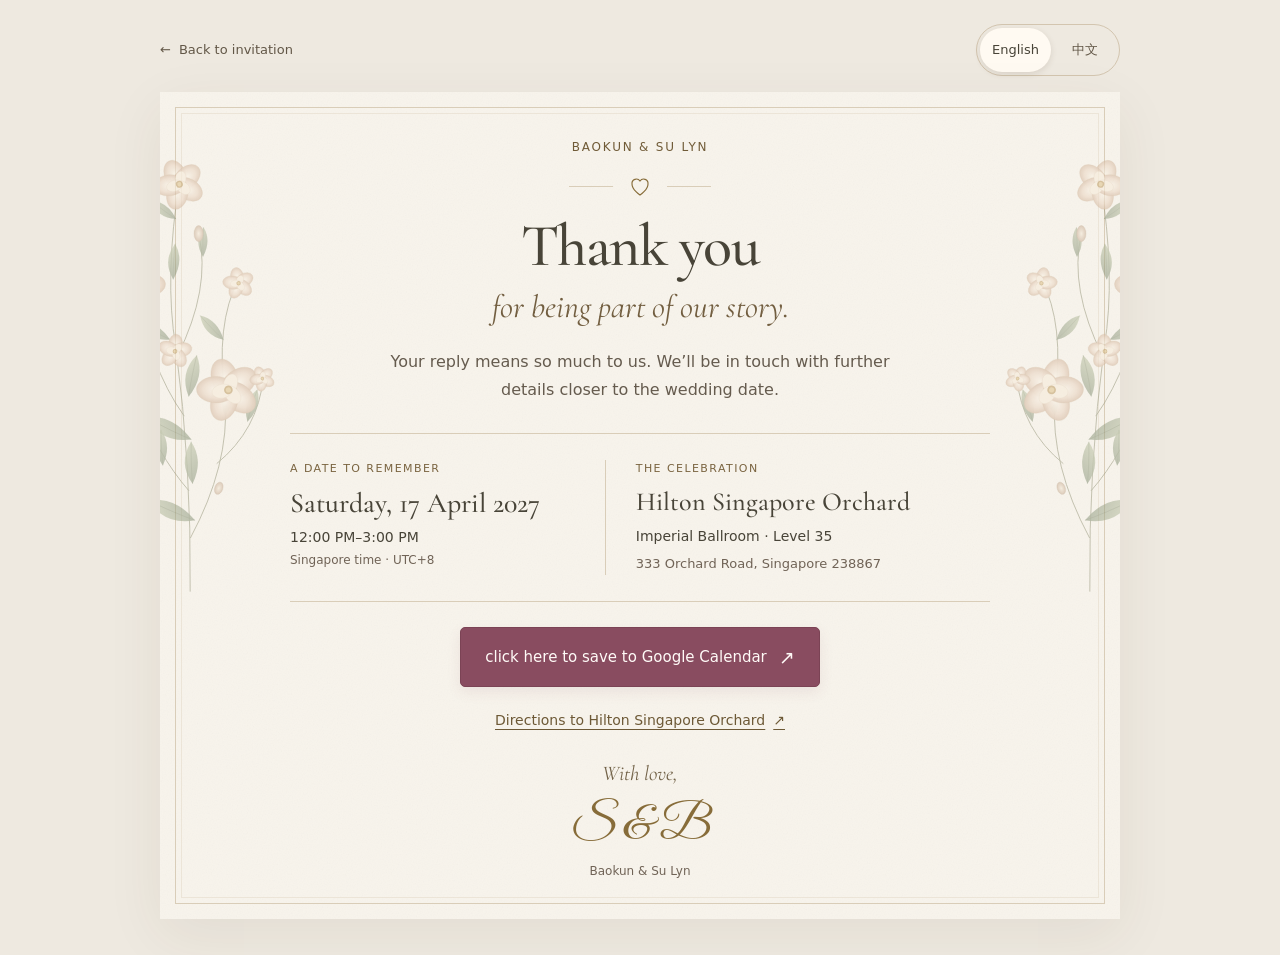
==== thanks/index.html @ 569b5430 "Add elegant bilingual RSVP thank-you page Create /invite/thanks/ with English/Chinese switching, a c" ====
<!doctype html>
<html lang="en">
<head>
  <meta charset="utf-8">
  <meta name="viewport" content="width=device-width, initial-scale=1">
  <meta name="theme-color" content="#f8f4ec">
  <meta name="robots" content="noindex">
  <meta name="description" content="With love from Baokun and Su Lyn. Save our wedding date and find Hilton Singapore Orchard.">
  <title>With love | Baokun &amp; Su Lyn</title>
  <link rel="icon" href="../assets/monogram.svg" type="image/svg+xml">
  <link rel="stylesheet" href="../assets/fonts.css">
  <style>
    :root{color-scheme:light;--paper:#f8f4ec;--ink:#484438;--muted:#706356;--gold:#876c39;--line:#d9cdb8;--rose:#894c60;--serif:'Cormorant Garamond',Georgia,'Times New Roman',serif}
    *{box-sizing:border-box}
    [hidden]{display:none!important}
    body{margin:0;padding:24px 24px 36px;color:var(--ink);background:#eee9e0;font:16px/1.65 system-ui,-apple-system,BlinkMacSystemFont,'Segoe UI',sans-serif}
    button,a{-webkit-tap-highlight-color:transparent}
    a{color:var(--rose);text-underline-offset:4px}
    a:focus-visible,button:focus-visible{outline:3px solid #634a22;outline-offset:5px}
    .topbar{max-width:960px;margin:0 auto 16px;display:flex;justify-content:space-between;align-items:center;gap:14px}
    .return-link{display:inline-flex;align-items:center;min-height:44px;font-size:13px;color:#625747;text-decoration:none;gap:8px}
    .return-link:hover{text-decoration:underline}
    .language{display:flex;gap:3px;padding:3px;border:1px solid #d3c5af;border-radius:30px}
    .language button{min-height:44px;min-width:62px;border:0;border-radius:24px;background:transparent;color:#625747;font:inherit;font-size:13px;cursor:pointer;padding:7px 12px}
    .language button[aria-pressed="true"]{background:#fffaf2;color:var(--ink);box-shadow:0 2px 6px #4c3a2020}
    .paper{position:relative;isolation:isolate;max-width:960px;margin:auto;background:var(--paper);box-shadow:0 16px 55px #47372012;padding:46px 72px 38px;text-align:center;overflow:hidden;animation:arrive .65s ease-out}
    .paper:before{content:'';position:absolute;inset:0;background:url('../assets/paper.svg');opacity:.17;z-index:-2;pointer-events:none}
    .border{position:absolute;inset:15px;border:1px solid var(--line);z-index:-1;pointer-events:none}
    .border:after{content:'';position:absolute;inset:5px;border:1px solid #d9cdb860}
    .floral{position:absolute;z-index:-1;pointer-events:none;user-select:none;width:155px;height:auto;top:50px;left:-43px;opacity:.6;transform:rotate(-12deg)}
    .floral-right{left:auto;right:-43px;transform:scaleX(-1) rotate(-12deg)}
    .couple{margin:0 0 17px;color:#705b37;font-size:12px;letter-spacing:.15em;text-transform:uppercase}
    .ornament{display:flex;align-items:center;justify-content:center;gap:15px;color:var(--gold);margin-bottom:17px}
    .ornament:before,.ornament:after{content:'';width:44px;height:1px;background:var(--line)}
    .ornament svg{width:24px;height:24px}
    h1{font:500 clamp(46px,5.4vw,60px)/1.02 var(--serif);letter-spacing:-.025em;margin:0}
    .subtitle{font:italic 400 clamp(25px,3vw,32px)/1.2 var(--serif);color:#725e40;margin:11px 0 22px}
    .message{max-width:540px;margin:0 auto;color:#655b4e;font-size:16px;line-height:1.7;text-wrap:pretty}
    .details{display:grid;grid-template-columns:.85fr 1.15fr;gap:30px;max-width:700px;margin:30px auto 25px;padding:26px 0;border-block:1px solid var(--line);text-align:left}
    .detail{min-width:0}
    .detail+.detail{padding-left:30px;border-left:1px solid var(--line)}
    .eyebrow{margin:0 0 9px;font-size:11px;letter-spacing:.13em;text-transform:uppercase;color:#7a6440}
    .date{margin:0;font:500 28px/1.15 var(--serif)}
    .time,.ballroom{margin:7px 0 0;font-size:14px}
    .timezone{color:var(--muted);font-size:12px;margin:2px 0 0}
    .hotel{display:inline-block;font:500 26px/1.15 var(--serif);color:var(--ink);text-decoration:none}
    .hotel:hover{text-decoration:underline}
    address{font-style:normal;font-size:13px;color:var(--muted);margin-top:5px}
    .actions{display:flex;flex-direction:column;align-items:center;gap:11px}
    .calendar-link{display:inline-flex;justify-content:center;align-items:center;gap:12px;padding:15px 24px;min-height:52px;max-width:100%;color:#fffaf7;background:var(--rose);border:1px solid #7b4355;text-decoration:none;font-size:15px;font-weight:500;line-height:1.5;border-radius:5px;box-shadow:0 5px 14px #894c6019;transition:background .18s}
    .calendar-link:hover{background:#743f51}
    .external{flex:none;font-size:19px}
    .directions{display:inline-flex;align-items:center;gap:8px;min-height:44px;padding:8px 12px;font-size:14px;color:#6d5936}
    footer{margin-top:18px}
    .with-love{font:italic 400 21px/1.3 var(--serif);margin:0 0 2px;color:#726248}
    .signature{display:block;font:400 48px/1.5 'Great Vibes',var(--serif);color:var(--gold);padding:0 8px}
    .names{font-size:12px;color:var(--muted);margin:0}
    .noscript{font-size:14px;margin-top:20px}
    html[lang="zh-Hans"] h1{font-family:Georgia,'Songti SC','Noto Serif CJK SC',serif;font-size:clamp(34px,4.4vw,45px);line-height:1.35;letter-spacing:.06em}
    html[lang="zh-Hans"] .subtitle{font-style:normal;font-size:21px;margin-top:10px}
    html[lang="zh-Hans"] .couple{letter-spacing:.18em}
    @keyframes arrive{from{opacity:0;transform:translateY(9px)}to{opacity:1;transform:none}}
    @media(max-width:640px){body{padding:12px 12px 22px}.topbar{margin-bottom:10px;gap:8px}.return-link{font-size:12px}.language button{min-width:54px;padding:6px 10px}.paper{padding:36px 29px 28px}.border{inset:10px}.floral{width:108px;left:-52px;top:145px;opacity:.35}.floral-right{left:auto;right:-52px}.couple{font-size:11px;margin-bottom:16px}.message{font-size:15px}.details{grid-template-columns:1fr;gap:20px;margin-top:25px;padding:23px 0;text-align:center}.detail+.detail{padding:0;border:0}.date{font-size:27px}.hotel{font-size:25px}.calendar-link{width:100%;padding:13px 15px;font-size:14px;gap:9px}.signature{font-size:44px}footer{margin-top:17px}}
    @media(prefers-reduced-motion:reduce){.paper{animation:none}.calendar-link{transition:none}}
  </style>
</head>
<body>
  <nav class="topbar" aria-label="Page controls">
    <a class="return-link" href="../"><span aria-hidden="true">←</span><span data-en="Back to invitation" data-zh="返回婚礼邀请">Back to invitation</span></a>
    <div class="language" role="group" aria-label="Language / 语言" hidden>
      <button type="button" data-language="en" aria-pressed="true" lang="en">English</button>
      <button type="button" data-language="zh" aria-pressed="false" lang="zh-Hans">中文</button>
    </div>
  </nav>
  <main class="paper">
    <div class="border" aria-hidden="true"></div>
    <img class="floral" src="../assets/floral.svg" width="270" height="780" alt="" aria-hidden="true">
    <img class="floral floral-right" src="../assets/floral.svg" width="270" height="780" alt="" aria-hidden="true">
    <p class="couple" data-en="Baokun & Su Lyn" data-zh="葆坤与舒灵">Baokun &amp; Su Lyn</p>
    <div class="ornament" aria-hidden="true"><svg viewBox="0 0 24 24" fill="none" stroke="currentColor" stroke-width="1.15"><path d="M12 20s-8-5.2-8-11.1A4.4 4.4 0 0 1 12 6a4.4 4.4 0 0 1 8 2.9C20 14.8 12 20 12 20Z"></path></svg></div>
    <h1 data-en="Thank you" data-zh="谢谢您">Thank you</h1>
    <p class="subtitle" data-en="for being part of our story." data-zh="让这份幸福，更加圆满。">for being part of our story.</p>
    <p class="message" data-en="Your reply means so much to us. We’ll be in touch with further details closer to the wedding date." data-zh="感谢您为我们的幸福时刻送上心意。婚礼临近时，我们将送上更多详情。">Your reply means so much to us. We’ll be in touch with further details closer to the wedding date.</p>
    <section class="details" aria-label="Wedding date and venue">
      <div class="detail">
        <p class="eyebrow" data-en="A date to remember" data-zh="值得珍藏的日子">A date to remember</p>
        <p class="date"><time datetime="2027-04-17" data-en="Saturday, 17 April 2027" data-zh="2027年4月17日 · 星期六">Saturday, 17 April 2027</time></p>
        <p class="time" data-en="12:00 PM–3:00 PM" data-zh="中午12点至下午3点">12:00 PM–3:00 PM</p>
        <p class="timezone" data-en="Singapore time · UTC+8" data-zh="新加坡时间 · UTC+8">Singapore time · UTC+8</p>
      </div>
      <div class="detail">
        <p class="eyebrow" data-en="The celebration" data-zh="幸福相聚的地点">The celebration</p>
        <a class="hotel" href="https://www.google.com/maps/dir/?api=1&amp;destination=Hilton+Singapore+Orchard%2C+333+Orchard+Road%2C+Singapore+238867&amp;destination_place_id=ChIJU2DzfLcZ2jER4WGAnEnqNFw" target="_blank" rel="noopener noreferrer" data-en="Hilton Singapore Orchard" data-zh="新加坡乌节希尔顿酒店">Hilton Singapore Orchard</a>
        <p class="ballroom" data-en="Imperial Ballroom · Level 35" data-zh="Imperial Ballroom · 35楼">Imperial Ballroom · Level 35</p>
        <address>333 Orchard Road, Singapore 238867</address>
      </div>
    </section>
    <div class="actions">
      <a class="calendar-link" id="calendar-link" href="https://calendar.google.com/calendar/render?action=TEMPLATE&amp;text=Baokun+%26+Su+Lyn%27s+Wedding+%40+Hilton+Singapore+Orchard+L35+12PM&amp;dates=20270417T040000Z%2F20270417T070000Z&amp;ctz=Asia%2FSingapore&amp;stz=Asia%2FSingapore&amp;etz=Asia%2FSingapore&amp;location=Imperial+Ballroom%2C+Level+35%2C+Hilton+Singapore+Orchard%2C+333+Orchard+Road%2C+Singapore+238867&amp;details=Join+us+to+celebrate+Baokun+%26+Su+Lyn%27s+wedding.%0A%0ASaturday%2C+17+April+2027%2C+12%3A00+PM%E2%80%933%3A00+PM+%28Asia%2FSingapore%2C+UTC%2B8%29.%0AImperial+Ballroom%2C+Level+35%2C+Hilton+Singapore+Orchard%0A333+Orchard+Road%2C+Singapore+238867%0A%0AHilton+Singapore+Orchard+%E2%80%94+Google+Maps+directions%3A%0Ahttps%3A%2F%2Fwww.google.com%2Fmaps%2Fdir%2F%3Fapi%3D1%26destination%3DHilton%2BSingapore%2BOrchard%252C%2B333%2BOrchard%2BRoad%252C%2BSingapore%2B238867%26destination_place_id%3DChIJU2DzfLcZ2jER4WGAnEnqNFw%0A%0AOfficial+hotel+website%3A%0Ahttps%3A%2F%2Fwww.hilton.com%2Fen%2Fhotels%2Fsinorhi-hilton-singapore-orchard%2F%0A%0AWedding+invitation%3A%0Ahttps%3A%2F%2Fsulbao4eva.github.io%2Finvite%2F%0A%0AFurther+details+will+be+sent+closer+to+the+wedding+date." target="_blank" rel="noopener noreferrer"><span data-en="click here to save to Google Calendar" data-zh="点击此处添加至 Google 日历">click here to save to Google Calendar</span><span class="external" aria-hidden="true">↗</span></a>
      <a class="directions" href="https://www.google.com/maps/dir/?api=1&amp;destination=Hilton+Singapore+Orchard%2C+333+Orchard+Road%2C+Singapore+238867&amp;destination_place_id=ChIJU2DzfLcZ2jER4WGAnEnqNFw" target="_blank" rel="noopener noreferrer"><span data-en="Directions to Hilton Singapore Orchard" data-zh="查看酒店路线">Directions to Hilton Singapore Orchard</span><span aria-hidden="true">↗</span></a>
    </div>
    <footer>
      <p class="with-love" data-en="With love," data-zh="满怀爱与期待，">With love,</p>
      <span class="signature" aria-label="S and B">S &amp; B</span>
      <p class="names" data-en="Baokun & Su Lyn" data-zh="葆坤与舒灵">Baokun &amp; Su Lyn</p>
    </footer>
    <noscript><p class="noscript" lang="zh-Hans">感谢您的回复。婚礼临近时，我们将送上更多详情。点击上方按钮保存婚礼日期，或查看酒店路线。</p></noscript>
  </main>
  <script>
    (() => {
      'use strict';
      const controls = document.querySelector('.language');
      const buttons = controls.querySelectorAll('[data-language]');
      const url = new URL(window.location.href);
      function setLanguage(language) {
        const chinese = language === 'zh';
        document.documentElement.lang = chinese ? 'zh-Hans' : 'en';
        document.title = chinese ? '满怀爱与期待 | 葆坤与舒灵' : 'With love | Baokun & Su Lyn';
        document.querySelectorAll('[data-en][data-zh]').forEach(element => {
          element.textContent = chinese ? element.dataset.zh : element.dataset.en;
        });
        buttons.forEach(button => button.setAttribute('aria-pressed', String(button.dataset.language === language)));
      }
      const requested = url.searchParams.get('lang');
      setLanguage(requested === 'zh' || (!requested && navigator.language.toLowerCase().startsWith('zh')) ? 'zh' : 'en');
      controls.hidden = false;
      buttons.forEach(button => button.addEventListener('click', () => {
        setLanguage(button.dataset.language);
        url.searchParams.set('lang', button.dataset.language);
        history.replaceState(null, '', url);
      }));
    })();
  </script>
</body>
</html>
---- assets/fonts.css ----
@font-face {
  font-family: 'Cormorant Garamond';
  font-style: italic;
  font-weight: 400;
  font-display: swap;
  src: url(./cormorant-0.woff2) format('woff2');
}
@font-face {
  font-family: 'Cormorant Garamond';
  font-style: normal;
  font-weight: 400;
  font-display: swap;
  src: url(./cormorant-1.woff2) format('woff2');
}
@font-face {
  font-family: 'Cormorant Garamond';
  font-style: normal;
  font-weight: 500;
  font-display: swap;
  src: url(./cormorant-2.woff2) format('woff2');
}
@font-face {
  font-family: 'Great Vibes';
  font-style: normal;
  font-weight: 400;
  font-display: swap;
  src: url(./great-vibes-monogram.ttf) format('truetype');
}
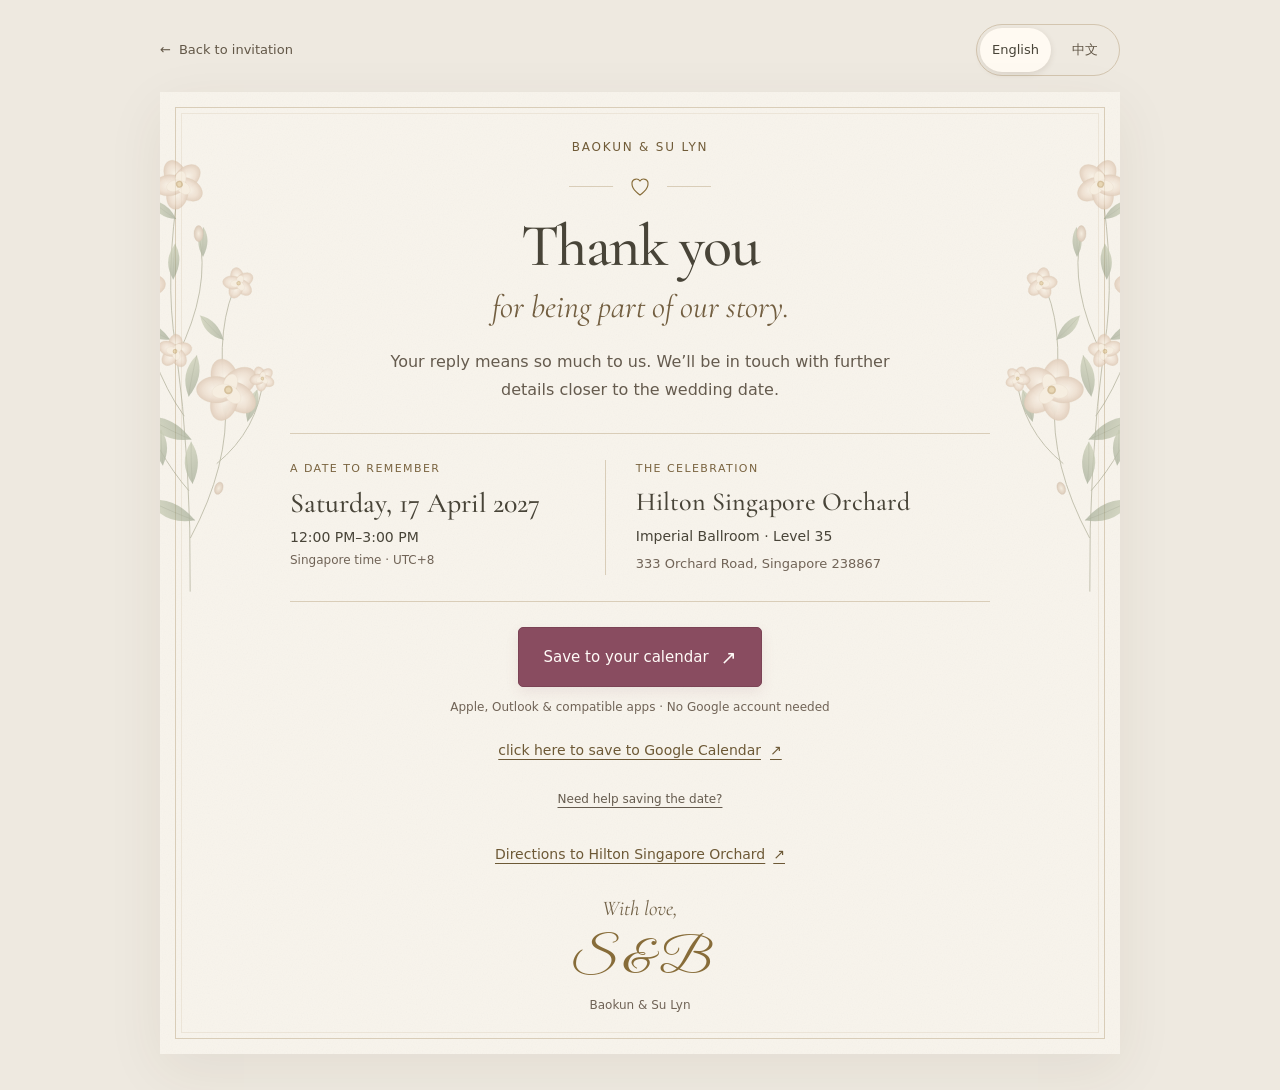
==== commit 3bde6f7b: "Make thank-you calendar saving work without a Google account" ====
--- a/thanks/index.html
+++ b/thanks/index.html
@@ -16,7 +16,7 @@
     body{margin:0;padding:24px 24px 36px;color:var(--ink);background:#eee9e0;font:16px/1.65 system-ui,-apple-system,BlinkMacSystemFont,'Segoe UI',sans-serif}
     button,a{-webkit-tap-highlight-color:transparent}
     a{color:var(--rose);text-underline-offset:4px}
-    a:focus-visible,button:focus-visible{outline:3px solid #634a22;outline-offset:5px}
+    a:focus-visible,button:focus-visible,summary:focus-visible,textarea:focus-visible{outline:3px solid #634a22;outline-offset:5px}
     .topbar{max-width:960px;margin:0 auto 16px;display:flex;justify-content:space-between;align-items:center;gap:14px}
     .return-link{display:inline-flex;align-items:center;min-height:44px;font-size:13px;color:#625747;text-decoration:none;gap:8px}
     .return-link:hover{text-decoration:underline}
@@ -49,6 +49,20 @@
     .actions{display:flex;flex-direction:column;align-items:center;gap:11px}
     .calendar-link{display:inline-flex;justify-content:center;align-items:center;gap:12px;padding:15px 24px;min-height:52px;max-width:100%;color:#fffaf7;background:var(--rose);border:1px solid #7b4355;text-decoration:none;font-size:15px;font-weight:500;line-height:1.5;border-radius:5px;box-shadow:0 5px 14px #894c6019;transition:background .18s}
     .calendar-link:hover{background:#743f51}
+    .calendar-hint{margin:0;font-size:12px;line-height:1.6;color:var(--muted)}
+    .calendar-secondary{display:inline-flex;align-items:center;justify-content:center;gap:9px;min-height:44px;max-width:100%;padding:9px 12px;font-size:14px;line-height:1.5;color:#6d5936;text-underline-offset:4px}
+    .calendar-help{width:100%;max-width:500px;text-align:left;color:#655b4e;margin:-6px 0 0}
+    .calendar-help summary{display:flex;align-items:center;justify-content:center;min-height:44px;padding:9px 8px;font-size:12px;list-style:none;cursor:pointer;text-decoration:underline;text-underline-offset:4px}
+    .calendar-help summary::-webkit-details-marker{display:none}
+    .calendar-help p,.calendar-help li{font-size:12px;line-height:1.65}
+    .calendar-help ul{padding-left:18px;margin:12px 0}
+    .calendar-help li+li{margin-top:9px}
+    .calendar-download{display:inline-flex;align-items:center;min-height:44px;padding:8px 0;color:#6d5936;font-size:12px}
+    .calendar-help label{display:block;font-size:12px;margin:14px 0 6px}
+    .calendar-help textarea{display:block;width:100%;max-width:100%;min-height:160px;resize:vertical;padding:12px;border:1px solid var(--line);border-radius:3px;background:#fffdf8;color:var(--ink);font:12px/1.6 system-ui;white-space:pre-wrap;overflow-wrap:anywhere}
+    .calendar-copy{min-height:44px;margin-top:9px;padding:9px 13px;border:1px solid #a18b65;background:#fffdf8;color:#655738;font:12px/1.5 system-ui;cursor:pointer}
+    .calendar-copy:disabled{cursor:wait;opacity:.7}
+    [data-calendar-status]:empty{display:none}
     .external{flex:none;font-size:19px}
     .directions{display:inline-flex;align-items:center;gap:8px;min-height:44px;padding:8px 12px;font-size:14px;color:#6d5936}
     footer{margin-top:18px}
@@ -96,7 +110,31 @@
       </div>
     </section>
     <div class="actions">
-      <a class="calendar-link" id="calendar-link" href="https://calendar.google.com/calendar/render?action=TEMPLATE&amp;text=Baokun+%26+Su+Lyn%27s+Wedding+%40+Hilton+Singapore+Orchard+L35+12PM&amp;dates=20270417T040000Z%2F20270417T070000Z&amp;ctz=Asia%2FSingapore&amp;stz=Asia%2FSingapore&amp;etz=Asia%2FSingapore&amp;location=Imperial+Ballroom%2C+Level+35%2C+Hilton+Singapore+Orchard%2C+333+Orchard+Road%2C+Singapore+238867&amp;details=Join+us+to+celebrate+Baokun+%26+Su+Lyn%27s+wedding.%0A%0ASaturday%2C+17+April+2027%2C+12%3A00+PM%E2%80%933%3A00+PM+%28Asia%2FSingapore%2C+UTC%2B8%29.%0AImperial+Ballroom%2C+Level+35%2C+Hilton+Singapore+Orchard%0A333+Orchard+Road%2C+Singapore+238867%0A%0AHilton+Singapore+Orchard+%E2%80%94+Google+Maps+directions%3A%0Ahttps%3A%2F%2Fwww.google.com%2Fmaps%2Fdir%2F%3Fapi%3D1%26destination%3DHilton%2BSingapore%2BOrchard%252C%2B333%2BOrchard%2BRoad%252C%2BSingapore%2B238867%26destination_place_id%3DChIJU2DzfLcZ2jER4WGAnEnqNFw%0A%0AOfficial+hotel+website%3A%0Ahttps%3A%2F%2Fwww.hilton.com%2Fen%2Fhotels%2Fsinorhi-hilton-singapore-orchard%2F%0A%0AWedding+invitation%3A%0Ahttps%3A%2F%2Fsulbao4eva.github.io%2Finvite%2F%0A%0AFurther+details+will+be+sent+closer+to+the+wedding+date." target="_blank" rel="noopener noreferrer"><span data-en="click here to save to Google Calendar" data-zh="点击此处添加至 Google 日历">click here to save to Google Calendar</span><span class="external" aria-hidden="true">↗</span></a>
+      <a class="calendar-link calendar-file-link" href="../assets/bao-sul-wedding.ics?v=20261007-universal" type="text/calendar"><span data-en="Save to your calendar" data-zh="保存至您的日历">Save to your calendar</span><span class="external" aria-hidden="true">↗</span></a>
+      <p class="calendar-hint" data-en="Apple, Outlook &amp; compatible apps · No Google account needed" data-zh="Apple、Outlook 及兼容日历应用 · 无需 Google 账号">Apple, Outlook &amp; compatible apps · No Google account needed</p>
+      <a class="calendar-secondary google-calendar-link" id="calendar-link" href="https://calendar.google.com/calendar/render?action=TEMPLATE&amp;text=Baokun+%26+Su+Lyn%27s+Wedding+%40+Hilton+Singapore+Orchard+L35+12PM&amp;dates=20270417T040000Z%2F20270417T070000Z&amp;ctz=Asia%2FSingapore&amp;stz=Asia%2FSingapore&amp;etz=Asia%2FSingapore&amp;location=Imperial+Ballroom%2C+Level+35%2C+Hilton+Singapore+Orchard%2C+333+Orchard+Road%2C+Singapore+238867&amp;details=You%27re+warmly+invited+to+celebrate+Baokun+%26+Su+Lyn%27s+wedding%21%0A%0ASaturday%2C+17+April+2027%0A12%3A00+PM%E2%80%933%3A00+PM+%28Asia%2FSingapore%2C+UTC%2B8%29%0AImperial+Ballroom%2C+Level+35%2C+Hilton+Singapore+Orchard%2C+333+Orchard+Road%2C+Singapore+238867%0A%0AWedding+invitation%3A+https%3A%2F%2Fsulbao4eva.github.io%2Finvite%2F%0AOfficial+hotel+website%3A+https%3A%2F%2Fwww.hilton.com%2Fen%2Fhotels%2Fsinorhi-hilton-singapore-orchard%2F%0AGoogle+Maps+directions%3A+https%3A%2F%2Fwww.google.com%2Fmaps%2Fdir%2F%3Fapi%3D1%26destination%3DHilton%2BSingapore%2BOrchard%252C%2B333%2BOrchard%2BRoad%252C%2BSingapore%2B238867%26destination_place_id%3DChIJU2DzfLcZ2jER4WGAnEnqNFw%0A%0AFurther+details+will+be+sent+closer+to+the+wedding+date." target="_blank" rel="noopener noreferrer"><span data-en="click here to save to Google Calendar" data-zh="点击此处添加至 Google 日历">click here to save to Google Calendar</span><span aria-hidden="true">↗</span></a>
+      <details class="calendar-help">
+        <summary><span data-en="Need help saving the date?" data-zh="需要帮助保存婚礼日期？">Need help saving the date?</span></summary>
+        <a class="calendar-download" href="../assets/bao-sul-wedding.ics?v=20261007-universal" download="baokun-su-lyn-wedding.ics" type="text/calendar"><span data-en="Download calendar file (.ics)" data-zh="下载日历文件（.ics）">Download calendar file (.ics)</span> <span aria-hidden="true">↓</span></a>
+        <p data-en="Open or import the file into your preferred calendar, then confirm Save or Add." data-zh="请在您常用的日历中打开或导入文件，然后确认“保存”或“添加”。">Open or import the file into your preferred calendar, then confirm Save or Add.</p>
+        <ul>
+          <li><span data-en="iPhone / iPad: If the file only previews, open it as an attachment in Apple Mail, or copy the details below into a new event." data-zh="iPhone / iPad：若文件只能预览，可在 Apple 邮件中打开附件，或将下方详情复制至新的日历活动。">iPhone / iPad: If the file only previews, open it as an attachment in Apple Mail, or copy the details below into a new event.</span></li>
+          <li><span data-en="Android: Open the downloaded file with a compatible calendar app. If your app cannot import it, copy the details below into a new event." data-zh="Android：使用支持 .ics 的日历应用打开下载的文件。若无法导入，请将下方详情复制至新的日历活动。">Android: Open the downloaded file with a compatible calendar app. If your app cannot import it, copy the details below into a new event.</span></li>
+          <li><span data-en="Computer: In Apple Calendar choose File → Import. In Outlook use its calendar import or Upload from file option." data-zh="电脑：在 Apple 日历中选择“文件 → 导入”；在 Outlook 中使用日历导入或“从文件上传”选项。">Computer: In Apple Calendar choose File → Import. In Outlook use its calendar import or Upload from file option.</span></li>
+        </ul>
+        <p data-en="Using an in-app browser? Open this page in Safari, Chrome or your usual browser if the download does not start." data-zh="若在应用内浏览器中无法下载，请使用 Safari、Chrome 或您常用的浏览器打开此页面。">Using an in-app browser? Open this page in Safari, Chrome or your usual browser if the download does not start.</p>
+        <label for="manual-calendar-details"><span data-en="Wedding details for a new calendar event" data-zh="新建日历活动时可使用以下婚礼详情">Wedding details for a new calendar event</span></label>
+        <textarea id="manual-calendar-details" rows="7" readonly spellcheck="false" wrap="soft">Baokun &amp; Su Lyn's Wedding @ Hilton Singapore Orchard L35 12PM
+Saturday, 17 April 2027
+12:00 PM–3:00 PM Singapore time (UTC+8)
+Imperial Ballroom, Level 35, Hilton Singapore Orchard, 333 Orchard Road, Singapore 238867
+
+Directions: https://www.google.com/maps/dir/?api=1&amp;destination=Hilton+Singapore+Orchard%2C+333+Orchard+Road%2C+Singapore+238867&amp;destination_place_id=ChIJU2DzfLcZ2jER4WGAnEnqNFw
+Invitation: https://sulbao4eva.github.io/invite/
+Hotel: https://www.hilton.com/en/hotels/sinorhi-hilton-singapore-orchard/</textarea>
+        <button class="calendar-copy" type="button" data-calendar-copy hidden><span data-en="Copy wedding details" data-zh="复制婚礼详情">Copy wedding details</span></button>
+        <p data-calendar-status role="status" aria-live="polite" aria-atomic="true"></p>
+      </details>
       <a class="directions" href="https://www.google.com/maps/dir/?api=1&amp;destination=Hilton+Singapore+Orchard%2C+333+Orchard+Road%2C+Singapore+238867&amp;destination_place_id=ChIJU2DzfLcZ2jER4WGAnEnqNFw" target="_blank" rel="noopener noreferrer"><span data-en="Directions to Hilton Singapore Orchard" data-zh="查看酒店路线">Directions to Hilton Singapore Orchard</span><span aria-hidden="true">↗</span></a>
     </div>
     <footer>
@@ -106,6 +144,7 @@
     </footer>
     <noscript><p class="noscript" lang="zh-Hans">感谢您的回复。婚礼临近时，我们将送上更多详情。点击上方按钮保存婚礼日期，或查看酒店路线。</p></noscript>
   </main>
+  <script src="../assets/calendar.js?v=20261007-universal" defer></script>
   <script>
     (() => {
       'use strict';
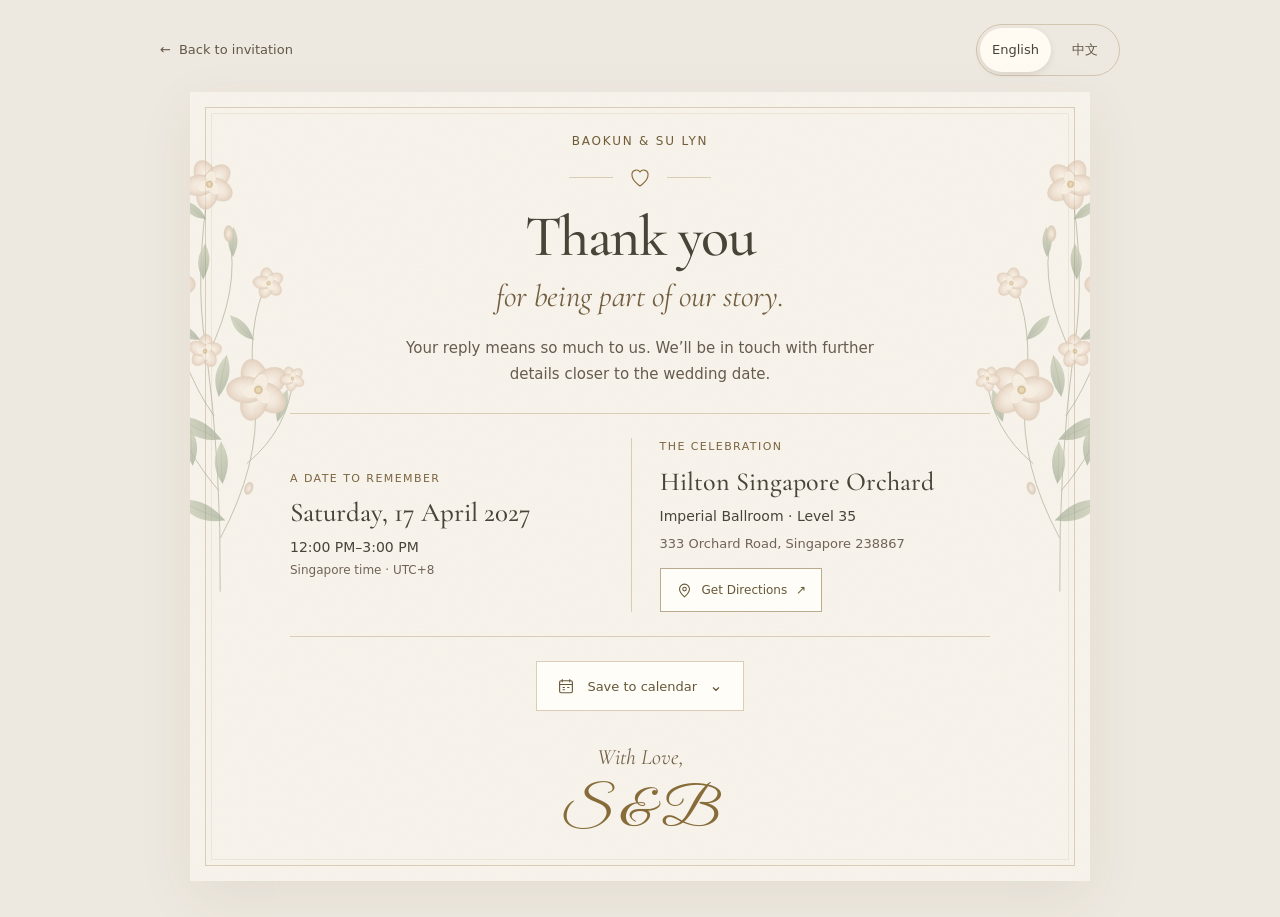
==== commit 134b4eb1: "Refine thank-you page calendar, venue button and closing" ====
--- a/thanks/index.html
+++ b/thanks/index.html
@@ -23,35 +23,43 @@
     .language{display:flex;gap:3px;padding:3px;border:1px solid #d3c5af;border-radius:30px}
     .language button{min-height:44px;min-width:62px;border:0;border-radius:24px;background:transparent;color:#625747;font:inherit;font-size:13px;cursor:pointer;padding:7px 12px}
     .language button[aria-pressed="true"]{background:#fffaf2;color:var(--ink);box-shadow:0 2px 6px #4c3a2020}
-    .paper{position:relative;isolation:isolate;max-width:960px;margin:auto;background:var(--paper);box-shadow:0 16px 55px #47372012;padding:46px 72px 38px;text-align:center;overflow:hidden;animation:arrive .65s ease-out}
+    .paper{position:relative;isolation:isolate;max-width:900px;margin:auto;background:var(--paper);box-shadow:0 16px 55px #47372012;padding:40px 64px 34px;text-align:center;overflow:hidden;animation:arrive .65s ease-out}
     .paper:before{content:'';position:absolute;inset:0;background:url('../assets/paper.svg');opacity:.17;z-index:-2;pointer-events:none}
     .border{position:absolute;inset:15px;border:1px solid var(--line);z-index:-1;pointer-events:none}
     .border:after{content:'';position:absolute;inset:5px;border:1px solid #d9cdb860}
     .floral{position:absolute;z-index:-1;pointer-events:none;user-select:none;width:155px;height:auto;top:50px;left:-43px;opacity:.6;transform:rotate(-12deg)}
     .floral-right{left:auto;right:-43px;transform:scaleX(-1) rotate(-12deg)}
-    .couple{margin:0 0 17px;color:#705b37;font-size:12px;letter-spacing:.15em;text-transform:uppercase}
+    .couple{margin:0 0 14px;color:#705b37;font-size:12px;letter-spacing:.15em;text-transform:uppercase}
     .ornament{display:flex;align-items:center;justify-content:center;gap:15px;color:var(--gold);margin-bottom:17px}
     .ornament:before,.ornament:after{content:'';width:44px;height:1px;background:var(--line)}
     .ornament svg{width:24px;height:24px}
-    h1{font:500 clamp(46px,5.4vw,60px)/1.02 var(--serif);letter-spacing:-.025em;margin:0}
-    .subtitle{font:italic 400 clamp(25px,3vw,32px)/1.2 var(--serif);color:#725e40;margin:11px 0 22px}
-    .message{max-width:540px;margin:0 auto;color:#655b4e;font-size:16px;line-height:1.7;text-wrap:pretty}
-    .details{display:grid;grid-template-columns:.85fr 1.15fr;gap:30px;max-width:700px;margin:30px auto 25px;padding:26px 0;border-block:1px solid var(--line);text-align:left}
+    h1{font:500 clamp(44px,5.4vw,58px)/1.05 var(--serif);letter-spacing:-.025em;margin:0}
+    .subtitle{font:italic 400 clamp(25px,3vw,31px)/1.2 var(--serif);color:#725e40;margin:10px 0 20px}
+    .message{max-width:510px;margin:0 auto;color:#655b4e;font-size:15px;line-height:1.75;text-wrap:pretty}
+    .details{display:grid;grid-template-columns:1fr 1.15fr;align-items:center;gap:28px;max-width:700px;margin:26px auto 24px;padding:24px 0;border-block:1px solid var(--line);text-align:left}
     .detail{min-width:0}
-    .detail+.detail{padding-left:30px;border-left:1px solid var(--line)}
+    .detail+.detail{padding-left:28px;border-left:1px solid var(--line)}
     .eyebrow{margin:0 0 9px;font-size:11px;letter-spacing:.13em;text-transform:uppercase;color:#7a6440}
-    .date{margin:0;font:500 28px/1.15 var(--serif)}
+    .date{margin:0;font:500 27px/1.2 var(--serif);text-wrap:balance}
     .time,.ballroom{margin:7px 0 0;font-size:14px}
     .timezone{color:var(--muted);font-size:12px;margin:2px 0 0}
-    .hotel{display:inline-block;font:500 26px/1.15 var(--serif);color:var(--ink);text-decoration:none}
+    .hotel{display:inline-block;font:500 26px/1.2 var(--serif);color:var(--ink);text-decoration:none;text-wrap:balance}
     .hotel:hover{text-decoration:underline}
     address{font-style:normal;font-size:13px;color:var(--muted);margin-top:5px}
-    .actions{display:flex;flex-direction:column;align-items:center;gap:11px}
-    .calendar-link{display:inline-flex;justify-content:center;align-items:center;gap:12px;padding:15px 24px;min-height:52px;max-width:100%;color:#fffaf7;background:var(--rose);border:1px solid #7b4355;text-decoration:none;font-size:15px;font-weight:500;line-height:1.5;border-radius:5px;box-shadow:0 5px 14px #894c6019;transition:background .18s}
-    .calendar-link:hover{background:#743f51}
-    .calendar-hint{margin:0;font-size:12px;line-height:1.6;color:var(--muted)}
-    .calendar-secondary{display:inline-flex;align-items:center;justify-content:center;gap:9px;min-height:44px;max-width:100%;padding:9px 12px;font-size:14px;line-height:1.5;color:#6d5936;text-underline-offset:4px}
-    .calendar-help{width:100%;max-width:500px;text-align:left;color:#655b4e;margin:-6px 0 0}
+    .calendar-save{width:100%;max-width:420px;margin:0 auto;font-size:13px;color:#655738}
+    .calendar-save>summary{display:inline-flex;align-items:center;justify-content:center;gap:12px;min-height:46px;max-width:100%;padding:12px 20px;border:1px solid var(--line);background:#fffdf8;color:#655738;cursor:pointer;list-style:none;line-height:1.5;transition:background .18s}
+    .calendar-save>summary:hover{background:#eee5d6}
+    .calendar-save>summary::-webkit-details-marker{display:none}
+    .calendar-icon{width:18px;height:18px;flex:none}
+    .calendar-chevron{font-size:16px;transition:transform .18s}
+    .calendar-save[open]>.calendar-toggle .calendar-chevron{transform:rotate(180deg)}
+    .calendar-options{display:grid;gap:8px;margin:12px auto 0;max-width:380px}
+    .calendar-options a{display:flex;align-items:center;justify-content:space-between;gap:12px;min-height:44px;padding:12px 15px;border:1px solid var(--line);background:#fffdf8;color:#655738;text-decoration:none;text-align:left;line-height:1.5}
+    .calendar-options a:hover{background:#eee5d6}
+    .calendar-options strong{display:block;font-weight:500}
+    .calendar-options small{display:block;font-size:11px;color:var(--muted);margin-top:3px}
+    .calendar-options .calendar-file-link{border-color:#a18b65;background:#f5efe3}
+    .calendar-help{width:100%;max-width:380px;text-align:left;color:#655b4e;margin:8px auto 0}
     .calendar-help summary{display:flex;align-items:center;justify-content:center;min-height:44px;padding:9px 8px;font-size:12px;list-style:none;cursor:pointer;text-decoration:underline;text-underline-offset:4px}
     .calendar-help summary::-webkit-details-marker{display:none}
     .calendar-help p,.calendar-help li{font-size:12px;line-height:1.65}
@@ -63,19 +71,19 @@
     .calendar-copy{min-height:44px;margin-top:9px;padding:9px 13px;border:1px solid #a18b65;background:#fffdf8;color:#655738;font:12px/1.5 system-ui;cursor:pointer}
     .calendar-copy:disabled{cursor:wait;opacity:.7}
     [data-calendar-status]:empty{display:none}
-    .external{flex:none;font-size:19px}
-    .directions{display:inline-flex;align-items:center;gap:8px;min-height:44px;padding:8px 12px;font-size:14px;color:#6d5936}
-    footer{margin-top:18px}
-    .with-love{font:italic 400 21px/1.3 var(--serif);margin:0 0 2px;color:#726248}
-    .signature{display:block;font:400 48px/1.5 'Great Vibes',var(--serif);color:var(--gold);padding:0 8px}
-    .names{font-size:12px;color:var(--muted);margin:0}
-    .noscript{font-size:14px;margin-top:20px}
+    .venue-button{display:inline-flex;align-items:center;justify-content:center;gap:9px;min-height:44px;max-width:100%;margin-top:14px;padding:9px 15px;border:1px solid #bbaa8d;background:#fffdf8;color:#655738;font-size:12px;line-height:1.5;text-decoration:none;transition:background .18s}
+    .venue-button:hover{background:#eee5d6}
+    .venue-icon{width:17px;height:17px;flex:none}
+    footer{margin-top:32px}
+    .with-love{font:italic 400 22px/1.3 var(--serif);margin:0 0 5px;color:#726248}
+    .signature{display:block;font:400 54px/1.3 'Great Vibes',var(--serif);color:var(--gold);padding:0 10px}
     html[lang="zh-Hans"] h1{font-family:Georgia,'Songti SC','Noto Serif CJK SC',serif;font-size:clamp(34px,4.4vw,45px);line-height:1.35;letter-spacing:.06em}
     html[lang="zh-Hans"] .subtitle{font-style:normal;font-size:21px;margin-top:10px}
     html[lang="zh-Hans"] .couple{letter-spacing:.18em}
     @keyframes arrive{from{opacity:0;transform:translateY(9px)}to{opacity:1;transform:none}}
-    @media(max-width:640px){body{padding:12px 12px 22px}.topbar{margin-bottom:10px;gap:8px}.return-link{font-size:12px}.language button{min-width:54px;padding:6px 10px}.paper{padding:36px 29px 28px}.border{inset:10px}.floral{width:108px;left:-52px;top:145px;opacity:.35}.floral-right{left:auto;right:-52px}.couple{font-size:11px;margin-bottom:16px}.message{font-size:15px}.details{grid-template-columns:1fr;gap:20px;margin-top:25px;padding:23px 0;text-align:center}.detail+.detail{padding:0;border:0}.date{font-size:27px}.hotel{font-size:25px}.calendar-link{width:100%;padding:13px 15px;font-size:14px;gap:9px}.signature{font-size:44px}footer{margin-top:17px}}
-    @media(prefers-reduced-motion:reduce){.paper{animation:none}.calendar-link{transition:none}}
+    @media(max-width:640px){body{padding:12px 12px 22px}.topbar{margin-bottom:10px;gap:8px}.return-link{font-size:12px}.language button{min-width:54px;padding:6px 10px}.paper{padding:34px 29px 28px}.border{inset:10px}.floral{width:108px;left:-52px;top:145px;opacity:.35}.floral-right{left:auto;right:-52px}.couple{font-size:11px;margin-bottom:14px}.message{font-size:15px}.details{grid-template-columns:1fr;gap:24px;margin:24px auto 22px;padding:23px 0;text-align:center}.detail+.detail{padding:0;border:0}.date{font-size:27px}.hotel{font-size:25px}.venue-button{margin-top:12px}.calendar-save>summary{padding:12px 18px}.signature{font-size:50px}footer{margin-top:28px}}
+    @media(max-width:360px){.paper{padding-inline:24px}.topbar{flex-wrap:wrap;row-gap:4px}.date{font-size:25px}.hotel{font-size:24px}.calendar-options a{padding:12px}}
+    @media(prefers-reduced-motion:reduce){.paper{animation:none}.calendar-save>summary,.calendar-chevron,.venue-button{transition:none}}
   </style>
 </head>
 <body>
@@ -107,12 +115,15 @@
         <a class="hotel" href="https://www.google.com/maps/dir/?api=1&amp;destination=Hilton+Singapore+Orchard%2C+333+Orchard+Road%2C+Singapore+238867&amp;destination_place_id=ChIJU2DzfLcZ2jER4WGAnEnqNFw" target="_blank" rel="noopener noreferrer" data-en="Hilton Singapore Orchard" data-zh="新加坡乌节希尔顿酒店">Hilton Singapore Orchard</a>
         <p class="ballroom" data-en="Imperial Ballroom · Level 35" data-zh="Imperial Ballroom · 35楼">Imperial Ballroom · Level 35</p>
         <address>333 Orchard Road, Singapore 238867</address>
+        <a class="venue-button" href="https://www.google.com/maps/dir/?api=1&amp;destination=Hilton+Singapore+Orchard%2C+333+Orchard+Road%2C+Singapore+238867&amp;destination_place_id=ChIJU2DzfLcZ2jER4WGAnEnqNFw" target="_blank" rel="noopener noreferrer"><svg class="venue-icon" viewBox="0 0 24 24" fill="none" stroke="currentColor" stroke-width="1.5" aria-hidden="true"><path d="M19 10c0 5-7 11-7 11S5 15 5 10a7 7 0 1 1 14 0Z"></path><circle cx="12" cy="10" r="2.5"></circle></svg><span data-en="Get Directions" data-zh="查看酒店路线">Get Directions</span><span aria-hidden="true">↗</span></a>
       </div>
     </section>
-    <div class="actions">
-      <a class="calendar-link calendar-file-link" href="../assets/bao-sul-wedding.ics?v=20261007-universal" type="text/calendar"><span data-en="Save to your calendar" data-zh="保存至您的日历">Save to your calendar</span><span class="external" aria-hidden="true">↗</span></a>
-      <p class="calendar-hint" data-en="Apple, Outlook &amp; compatible apps · No Google account needed" data-zh="Apple、Outlook 及兼容日历应用 · 无需 Google 账号">Apple, Outlook &amp; compatible apps · No Google account needed</p>
-      <a class="calendar-secondary google-calendar-link" id="calendar-link" href="https://calendar.google.com/calendar/render?action=TEMPLATE&amp;text=Baokun+%26+Su+Lyn%27s+Wedding+%40+Hilton+Singapore+Orchard+L35+12PM&amp;dates=20270417T040000Z%2F20270417T070000Z&amp;ctz=Asia%2FSingapore&amp;stz=Asia%2FSingapore&amp;etz=Asia%2FSingapore&amp;location=Imperial+Ballroom%2C+Level+35%2C+Hilton+Singapore+Orchard%2C+333+Orchard+Road%2C+Singapore+238867&amp;details=You%27re+warmly+invited+to+celebrate+Baokun+%26+Su+Lyn%27s+wedding%21%0A%0ASaturday%2C+17+April+2027%0A12%3A00+PM%E2%80%933%3A00+PM+%28Asia%2FSingapore%2C+UTC%2B8%29%0AImperial+Ballroom%2C+Level+35%2C+Hilton+Singapore+Orchard%2C+333+Orchard+Road%2C+Singapore+238867%0A%0AWedding+invitation%3A+https%3A%2F%2Fsulbao4eva.github.io%2Finvite%2F%0AOfficial+hotel+website%3A+https%3A%2F%2Fwww.hilton.com%2Fen%2Fhotels%2Fsinorhi-hilton-singapore-orchard%2F%0AGoogle+Maps+directions%3A+https%3A%2F%2Fwww.google.com%2Fmaps%2Fdir%2F%3Fapi%3D1%26destination%3DHilton%2BSingapore%2BOrchard%252C%2B333%2BOrchard%2BRoad%252C%2BSingapore%2B238867%26destination_place_id%3DChIJU2DzfLcZ2jER4WGAnEnqNFw%0A%0AFurther+details+will+be+sent+closer+to+the+wedding+date." target="_blank" rel="noopener noreferrer"><span data-en="click here to save to Google Calendar" data-zh="点击此处添加至 Google 日历">click here to save to Google Calendar</span><span aria-hidden="true">↗</span></a>
+    <details class="calendar-save">
+      <summary class="calendar-toggle"><svg class="calendar-icon" viewBox="0 0 24 24" fill="none" stroke="currentColor" stroke-width="1.5" aria-hidden="true"><rect x="3.5" y="5" width="17" height="16" rx="2"></rect><path d="M7 3v4m10-4v4M3.5 10h17m-13 4h3m3 0h3m-9 3h3"></path></svg><span data-en="Save to calendar" data-zh="保存婚礼日期">Save to calendar</span><span class="calendar-chevron" aria-hidden="true">⌄</span></summary>
+      <div class="calendar-options">
+      <a class="calendar-file-link" href="../assets/bao-sul-wedding.ics?v=20261007-universal" type="text/calendar"><span><strong data-en="Apple, Outlook &amp; other calendars" data-zh="Apple、Outlook 及其他日历">Apple, Outlook &amp; other calendars</strong><small data-en="Open a calendar file · No Google account needed" data-zh="打开日历文件 · 无需 Google 账号">Open a calendar file · No Google account needed</small></span><span aria-hidden="true">↗</span></a>
+      <a class="google-calendar-link" id="calendar-link" href="https://calendar.google.com/calendar/render?action=TEMPLATE&amp;text=Baokun+%26+Su+Lyn%27s+Wedding+%40+Hilton+Singapore+Orchard+L35+12PM&amp;dates=20270417T040000Z%2F20270417T070000Z&amp;ctz=Asia%2FSingapore&amp;stz=Asia%2FSingapore&amp;etz=Asia%2FSingapore&amp;location=Imperial+Ballroom%2C+Level+35%2C+Hilton+Singapore+Orchard%2C+333+Orchard+Road%2C+Singapore+238867&amp;details=You%27re+warmly+invited+to+celebrate+Baokun+%26+Su+Lyn%27s+wedding%21%0A%0ASaturday%2C+17+April+2027%0A12%3A00+PM%E2%80%933%3A00+PM+%28Asia%2FSingapore%2C+UTC%2B8%29%0AImperial+Ballroom%2C+Level+35%2C+Hilton+Singapore+Orchard%2C+333+Orchard+Road%2C+Singapore+238867%0A%0AWedding+invitation%3A+https%3A%2F%2Fsulbao4eva.github.io%2Finvite%2F%0AOfficial+hotel+website%3A+https%3A%2F%2Fwww.hilton.com%2Fen%2Fhotels%2Fsinorhi-hilton-singapore-orchard%2F%0AGoogle+Maps+directions%3A+https%3A%2F%2Fwww.google.com%2Fmaps%2Fdir%2F%3Fapi%3D1%26destination%3DHilton%2BSingapore%2BOrchard%252C%2B333%2BOrchard%2BRoad%252C%2BSingapore%2B238867%26destination_place_id%3DChIJU2DzfLcZ2jER4WGAnEnqNFw%0A%0AFurther+details+will+be+sent+closer+to+the+wedding+date." target="_blank" rel="noopener noreferrer"><span><strong data-en="Google Calendar" data-zh="Google 日历">Google Calendar</strong><small data-en="Uses your Google account" data-zh="使用您的 Google 账号">Uses your Google account</small></span><span aria-hidden="true">↗</span></a>
+      </div>
       <details class="calendar-help">
         <summary><span data-en="Need help saving the date?" data-zh="需要帮助保存婚礼日期？">Need help saving the date?</span></summary>
         <a class="calendar-download" href="../assets/bao-sul-wedding.ics?v=20261007-universal" download="baokun-su-lyn-wedding.ics" type="text/calendar"><span data-en="Download calendar file (.ics)" data-zh="下载日历文件（.ics）">Download calendar file (.ics)</span> <span aria-hidden="true">↓</span></a>
@@ -135,14 +146,11 @@
         <button class="calendar-copy" type="button" data-calendar-copy hidden><span data-en="Copy wedding details" data-zh="复制婚礼详情">Copy wedding details</span></button>
         <p data-calendar-status role="status" aria-live="polite" aria-atomic="true"></p>
       </details>
-      <a class="directions" href="https://www.google.com/maps/dir/?api=1&amp;destination=Hilton+Singapore+Orchard%2C+333+Orchard+Road%2C+Singapore+238867&amp;destination_place_id=ChIJU2DzfLcZ2jER4WGAnEnqNFw" target="_blank" rel="noopener noreferrer"><span data-en="Directions to Hilton Singapore Orchard" data-zh="查看酒店路线">Directions to Hilton Singapore Orchard</span><span aria-hidden="true">↗</span></a>
-    </div>
+    </details>
     <footer>
-      <p class="with-love" data-en="With love," data-zh="满怀爱与期待，">With love,</p>
+      <p class="with-love">With Love,</p>
       <span class="signature" aria-label="S and B">S &amp; B</span>
-      <p class="names" data-en="Baokun & Su Lyn" data-zh="葆坤与舒灵">Baokun &amp; Su Lyn</p>
     </footer>
-    <noscript><p class="noscript" lang="zh-Hans">感谢您的回复。婚礼临近时，我们将送上更多详情。点击上方按钮保存婚礼日期，或查看酒店路线。</p></noscript>
   </main>
   <script src="../assets/calendar.js?v=20261007-universal" defer></script>
   <script>
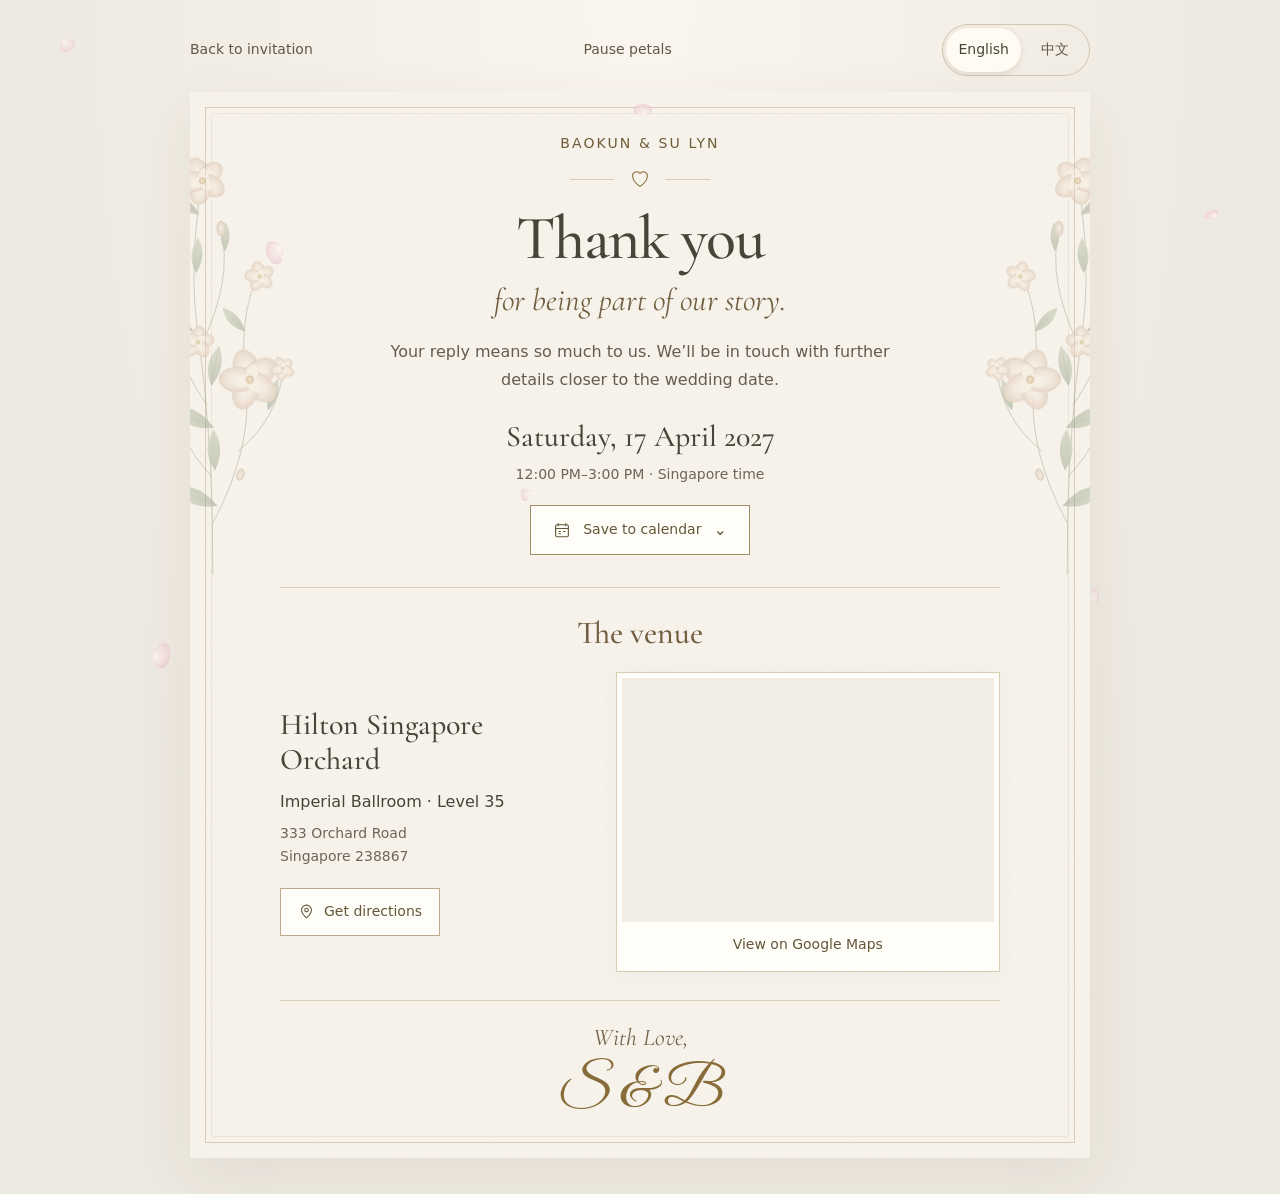
==== commit 762f0a5f: "Refine thank-you page with petals and pinned venue map Place the thank-you message and calendar menu" ====
--- a/thanks/index.html
+++ b/thanks/index.html
@@ -13,82 +13,143 @@
     :root{color-scheme:light;--paper:#f8f4ec;--ink:#484438;--muted:#706356;--gold:#876c39;--line:#d9cdb8;--rose:#894c60;--serif:'Cormorant Garamond',Georgia,'Times New Roman',serif}
     *{box-sizing:border-box}
     [hidden]{display:none!important}
-    body{margin:0;padding:24px 24px 36px;color:var(--ink);background:#eee9e0;font:16px/1.65 system-ui,-apple-system,BlinkMacSystemFont,'Segoe UI',sans-serif}
+    html{background:#eee9e0}
+    body{margin:0;padding:24px 24px 36px;color:var(--ink);background:radial-gradient(ellipse at 50% 0,#faf5ee,transparent 70%);font:1rem/1.65 system-ui,-apple-system,BlinkMacSystemFont,'Segoe UI',sans-serif}
     button,a{-webkit-tap-highlight-color:transparent}
     a{color:var(--rose);text-underline-offset:4px}
     a:focus-visible,button:focus-visible,summary:focus-visible,textarea:focus-visible{outline:3px solid #634a22;outline-offset:5px}
-    .topbar{max-width:960px;margin:0 auto 16px;display:flex;justify-content:space-between;align-items:center;gap:14px}
-    .return-link{display:inline-flex;align-items:center;min-height:44px;font-size:13px;color:#625747;text-decoration:none;gap:8px}
-    .return-link:hover{text-decoration:underline}
+    .topbar{position:relative;z-index:5;max-width:900px;margin:0 auto 16px;display:flex;justify-content:space-between;align-items:center;gap:12px;flex-wrap:wrap}
+    .return-link,.petal-toggle{display:inline-flex;align-items:center;justify-content:center;min-height:44px;color:#625747;text-decoration:none;font:inherit;font-size:.875rem;gap:8px}
+    .return-link:hover,.petal-toggle:hover{text-decoration:underline;text-underline-offset:4px}
+    .petal-toggle{border:0;background:transparent;cursor:pointer;padding:6px 10px}
     .language{display:flex;gap:3px;padding:3px;border:1px solid #d3c5af;border-radius:30px}
-    .language button{min-height:44px;min-width:62px;border:0;border-radius:24px;background:transparent;color:#625747;font:inherit;font-size:13px;cursor:pointer;padding:7px 12px}
+    .language button{min-height:44px;min-width:62px;border:0;border-radius:24px;background:transparent;color:#625747;font:inherit;font-size:.875rem;cursor:pointer;padding:7px 12px}
     .language button[aria-pressed="true"]{background:#fffaf2;color:var(--ink);box-shadow:0 2px 6px #4c3a2020}
-    .paper{position:relative;isolation:isolate;max-width:900px;margin:auto;background:var(--paper);box-shadow:0 16px 55px #47372012;padding:40px 64px 34px;text-align:center;overflow:hidden;animation:arrive .65s ease-out}
+    .paper{position:relative;isolation:isolate;z-index:1;max-width:900px;margin:auto;background:var(--paper);box-shadow:0 16px 55px #47372012;padding:40px 64px 32px;text-align:center;overflow:hidden}
     .paper:before{content:'';position:absolute;inset:0;background:url('../assets/paper.svg');opacity:.17;z-index:-2;pointer-events:none}
     .border{position:absolute;inset:15px;border:1px solid var(--line);z-index:-1;pointer-events:none}
     .border:after{content:'';position:absolute;inset:5px;border:1px solid #d9cdb860}
-    .floral{position:absolute;z-index:-1;pointer-events:none;user-select:none;width:155px;height:auto;top:50px;left:-43px;opacity:.6;transform:rotate(-12deg)}
-    .floral-right{left:auto;right:-43px;transform:scaleX(-1) rotate(-12deg)}
-    .couple{margin:0 0 14px;color:#705b37;font-size:12px;letter-spacing:.15em;text-transform:uppercase}
-    .ornament{display:flex;align-items:center;justify-content:center;gap:15px;color:var(--gold);margin-bottom:17px}
+    .floral{position:absolute;z-index:-1;pointer-events:none;user-select:none;width:150px;height:auto;top:48px;left:-48px;opacity:.48;transform:rotate(-12deg)}
+    .floral-right{left:auto;right:-48px;transform:scaleX(-1) rotate(-12deg)}
+    .thanks-heading{max-width:560px;margin:0 auto}
+    .couple{margin:0 0 13px;color:#705b37;font-size:.875rem;letter-spacing:.15em;text-transform:uppercase}
+    .ornament{display:flex;align-items:center;justify-content:center;gap:15px;color:var(--gold);margin-bottom:16px}
     .ornament:before,.ornament:after{content:'';width:44px;height:1px;background:var(--line)}
-    .ornament svg{width:24px;height:24px}
-    h1{font:500 clamp(44px,5.4vw,58px)/1.05 var(--serif);letter-spacing:-.025em;margin:0}
-    .subtitle{font:italic 400 clamp(25px,3vw,31px)/1.2 var(--serif);color:#725e40;margin:10px 0 20px}
-    .message{max-width:510px;margin:0 auto;color:#655b4e;font-size:15px;line-height:1.75;text-wrap:pretty}
-    .details{display:grid;grid-template-columns:1fr 1.15fr;align-items:center;gap:28px;max-width:700px;margin:26px auto 24px;padding:24px 0;border-block:1px solid var(--line);text-align:left}
-    .detail{min-width:0}
-    .detail+.detail{padding-left:28px;border-left:1px solid var(--line)}
-    .eyebrow{margin:0 0 9px;font-size:11px;letter-spacing:.13em;text-transform:uppercase;color:#7a6440}
-    .date{margin:0;font:500 27px/1.2 var(--serif);text-wrap:balance}
-    .time,.ballroom{margin:7px 0 0;font-size:14px}
-    .timezone{color:var(--muted);font-size:12px;margin:2px 0 0}
-    .hotel{display:inline-block;font:500 26px/1.2 var(--serif);color:var(--ink);text-decoration:none;text-wrap:balance}
-    .hotel:hover{text-decoration:underline}
-    address{font-style:normal;font-size:13px;color:var(--muted);margin-top:5px}
-    .calendar-save{width:100%;max-width:420px;margin:0 auto;font-size:13px;color:#655738}
-    .calendar-save>summary{display:inline-flex;align-items:center;justify-content:center;gap:12px;min-height:46px;max-width:100%;padding:12px 20px;border:1px solid var(--line);background:#fffdf8;color:#655738;cursor:pointer;list-style:none;line-height:1.5;transition:background .18s}
+    .ornament svg{width:22px;height:22px}
+    h1{font:500 clamp(3rem,5.4vw,3.875rem)/1.05 var(--serif);letter-spacing:-.025em;margin:0}
+    .subtitle{font:italic 400 clamp(1.6rem,3vw,1.95rem)/1.25 var(--serif);color:#725e40;margin:10px 0 18px}
+    .message{max-width:530px;margin:0 auto;color:#655b4e;font-size:1rem;line-height:1.75;text-wrap:pretty}
+    .calendar-group{max-width:530px;margin:24px auto 0}
+    .date{margin:0;font:500 clamp(1.6rem,2.8vw,1.875rem)/1.25 var(--serif);text-wrap:balance}
+    .time{margin:7px 0 19px;font-size:.875rem;color:var(--muted)}
+    .calendar-save{width:100%;max-width:420px;margin:0 auto;font-size:.875rem;color:#655738}
+    .calendar-save>summary{display:inline-flex;align-items:center;justify-content:center;gap:12px;min-height:48px;max-width:100%;padding:12px 22px;border:1px solid #a18b65;background:#fffdf8;color:#655738;cursor:pointer;list-style:none;line-height:1.5;transition:background .18s}
     .calendar-save>summary:hover{background:#eee5d6}
     .calendar-save>summary::-webkit-details-marker{display:none}
     .calendar-icon{width:18px;height:18px;flex:none}
-    .calendar-chevron{font-size:16px;transition:transform .18s}
+    .calendar-chevron{font-size:1rem;transition:transform .18s}
     .calendar-save[open]>.calendar-toggle .calendar-chevron{transform:rotate(180deg)}
     .calendar-options{display:grid;gap:8px;margin:12px auto 0;max-width:380px}
-    .calendar-options a{display:flex;align-items:center;justify-content:space-between;gap:12px;min-height:44px;padding:12px 15px;border:1px solid var(--line);background:#fffdf8;color:#655738;text-decoration:none;text-align:left;line-height:1.5}
+    .calendar-options a{display:flex;align-items:center;justify-content:space-between;gap:12px;min-height:48px;padding:12px 15px;border:1px solid var(--line);background:#fffdf8;color:#655738;text-decoration:none;text-align:left;line-height:1.5}
     .calendar-options a:hover{background:#eee5d6}
     .calendar-options strong{display:block;font-weight:500}
-    .calendar-options small{display:block;font-size:11px;color:var(--muted);margin-top:3px}
+    .calendar-options small{display:block;font-size:.8125rem;color:var(--muted);margin-top:3px}
     .calendar-options .calendar-file-link{border-color:#a18b65;background:#f5efe3}
     .calendar-help{width:100%;max-width:380px;text-align:left;color:#655b4e;margin:8px auto 0}
-    .calendar-help summary{display:flex;align-items:center;justify-content:center;min-height:44px;padding:9px 8px;font-size:12px;list-style:none;cursor:pointer;text-decoration:underline;text-underline-offset:4px}
+    .calendar-help summary{display:flex;align-items:center;justify-content:center;min-height:44px;padding:9px 8px;font-size:.875rem;list-style:none;cursor:pointer;text-decoration:underline;text-underline-offset:4px}
     .calendar-help summary::-webkit-details-marker{display:none}
-    .calendar-help p,.calendar-help li{font-size:12px;line-height:1.65}
+    .calendar-help p,.calendar-help li{font-size:.875rem;line-height:1.65}
     .calendar-help ul{padding-left:18px;margin:12px 0}
     .calendar-help li+li{margin-top:9px}
-    .calendar-download{display:inline-flex;align-items:center;min-height:44px;padding:8px 0;color:#6d5936;font-size:12px}
-    .calendar-help label{display:block;font-size:12px;margin:14px 0 6px}
-    .calendar-help textarea{display:block;width:100%;max-width:100%;min-height:160px;resize:vertical;padding:12px;border:1px solid var(--line);border-radius:3px;background:#fffdf8;color:var(--ink);font:12px/1.6 system-ui;white-space:pre-wrap;overflow-wrap:anywhere}
-    .calendar-copy{min-height:44px;margin-top:9px;padding:9px 13px;border:1px solid #a18b65;background:#fffdf8;color:#655738;font:12px/1.5 system-ui;cursor:pointer}
+    .calendar-download{display:inline-flex;align-items:center;min-height:44px;padding:8px 0;color:#6d5936;font-size:.875rem}
+    .calendar-help label{display:block;font-size:.875rem;margin:14px 0 6px}
+    .calendar-help textarea{display:block;width:100%;max-width:100%;min-height:160px;resize:vertical;padding:12px;border:1px solid var(--line);border-radius:3px;background:#fffdf8;color:var(--ink);font:.875rem/1.6 system-ui;white-space:pre-wrap;overflow-wrap:anywhere}
+    .calendar-copy{min-height:44px;margin-top:9px;padding:9px 13px;border:1px solid #a18b65;background:#fffdf8;color:#655738;font:.875rem/1.5 system-ui;cursor:pointer}
     .calendar-copy:disabled{cursor:wait;opacity:.7}
     [data-calendar-status]:empty{display:none}
-    .venue-button{display:inline-flex;align-items:center;justify-content:center;gap:9px;min-height:44px;max-width:100%;margin-top:14px;padding:9px 15px;border:1px solid #bbaa8d;background:#fffdf8;color:#655738;font-size:12px;line-height:1.5;text-decoration:none;transition:background .18s}
+    .venue{max-width:720px;margin:32px auto 0;padding-top:26px;border-top:1px solid var(--line)}
+    .venue h2{font:500 2rem/1.2 var(--serif);margin:0 0 20px;color:#725e40}
+    .venue-layout{display:grid;grid-template-columns:minmax(0,1fr) minmax(0,1.25fr);align-items:center;gap:28px;text-align:left}
+    .venue-copy{min-width:0}
+    .hotel{display:inline-block;font:500 1.875rem/1.15 var(--serif);color:var(--ink);text-decoration:none;text-wrap:balance}
+    .hotel:hover{text-decoration:underline}
+    .ballroom{margin:12px 0 0;font-size:1rem}
+    address{font-style:normal;font-size:.875rem;color:var(--muted);margin-top:6px}
+    .venue-button{display:inline-flex;align-items:center;justify-content:center;gap:9px;min-height:48px;max-width:100%;margin-top:20px;padding:11px 17px;border:1px solid #bbaa8d;background:#fffdf8;color:#655738;font-size:.875rem;line-height:1.5;text-decoration:none;transition:background .18s}
     .venue-button:hover{background:#eee5d6}
     .venue-icon{width:17px;height:17px;flex:none}
-    footer{margin-top:32px}
-    .with-love{font:italic 400 22px/1.3 var(--serif);margin:0 0 5px;color:#726248}
-    .signature{display:block;font:400 54px/1.3 'Great Vibes',var(--serif);color:var(--gold);padding:0 10px}
-    html[lang="zh-Hans"] h1{font-family:Georgia,'Songti SC','Noto Serif CJK SC',serif;font-size:clamp(34px,4.4vw,45px);line-height:1.35;letter-spacing:.06em}
-    html[lang="zh-Hans"] .subtitle{font-style:normal;font-size:21px;margin-top:10px}
+    .map-preview{display:block;min-width:0;padding:5px;border:1px solid var(--line);background:#fffdf8;color:#655738;text-decoration:none;box-shadow:0 4px 18px #493b2d0b}
+    .map-preview iframe{display:block;width:100%;height:244px;border:0;pointer-events:none;background:#f1ede5}
+    .map-caption{display:flex;align-items:center;justify-content:center;gap:8px;min-height:44px;padding:8px 10px;font-size:.875rem;line-height:1.5}
+    .map-preview:hover{border-color:#a18b65}
+    .map-preview:hover .map-caption{text-decoration:underline;text-underline-offset:4px}
+    .signoff{margin:28px auto 0;padding-top:21px;border-top:1px solid var(--line);max-width:720px}
+    .with-love{font:italic 400 1.5rem/1.3 var(--serif);margin:0;color:#726248}
+    .signature{display:block;font:400 3.5rem/1.25 'Great Vibes',var(--serif);color:var(--gold);padding:3px 10px 0}
+    .falling-petals{position:fixed;inset:0;overflow:hidden;z-index:0;pointer-events:none;user-select:none}
+    .petal-path{display:none;position:absolute;top:-55px;left:var(--x);width:calc(var(--size) * 2.4);height:calc(100% + 110px);animation:petal-fall var(--fall) var(--delay) linear infinite;pointer-events:none}
+    .petal-path:nth-of-type(1),.petal-path:nth-of-type(4),.petal-path:nth-of-type(7),.petal-path:nth-of-type(10),.petal-path:nth-of-type(14),.petal-path:nth-of-type(17),.petal-path:nth-of-type(20),.petal-path:nth-of-type(23),.petal-path:nth-of-type(27),.petal-path:nth-of-type(30),.petal-path:nth-of-type(33){display:block}
+    .petal-canvas{display:none;width:100%;height:100%;pointer-events:none}
+    .petals-enhanced .falling-petals{z-index:4}
+    .petals-enhanced .petal-canvas{display:block}
+    .petals-enhanced .petal-path{display:none!important}
+    .petal-path i{display:block;width:100%;aspect-ratio:1/.75;border-radius:80% 15% 70% 30%;background:radial-gradient(ellipse at 25% 20%,#fff6f3 10%,#edd0d0 62%,#d9adb4);box-shadow:inset -1px -1px 2px #b8849518;animation:petal-sway var(--sway) var(--delay) ease-in-out infinite alternate;pointer-events:none}
+    .petals-paused .petal-path,.petals-paused .petal-path i{animation-play-state:paused}
+    @keyframes petal-fall{0%{transform:translate3d(0,0,0);opacity:0}7%,90%{opacity:var(--opacity)}100%{transform:translate3d(var(--drift),100%,0);opacity:0}}
+    @keyframes petal-sway{from{transform:translateX(calc(-1 * var(--sweep))) rotate(var(--turn)) rotateY(calc(-1 * var(--tilt)))}to{transform:translateX(var(--sweep)) rotate(calc(var(--turn) + var(--rotation))) rotateY(var(--tilt))}}
+    html[lang="zh-Hans"] h1{font-family:Georgia,'Songti SC','Noto Serif CJK SC',serif;font-size:clamp(2.2rem,4.4vw,2.8rem);line-height:1.35;letter-spacing:.06em}
+    html[lang="zh-Hans"] .subtitle{font-style:normal;font-size:1.3125rem;margin-top:10px}
     html[lang="zh-Hans"] .couple{letter-spacing:.18em}
-    @keyframes arrive{from{opacity:0;transform:translateY(9px)}to{opacity:1;transform:none}}
-    @media(max-width:640px){body{padding:12px 12px 22px}.topbar{margin-bottom:10px;gap:8px}.return-link{font-size:12px}.language button{min-width:54px;padding:6px 10px}.paper{padding:34px 29px 28px}.border{inset:10px}.floral{width:108px;left:-52px;top:145px;opacity:.35}.floral-right{left:auto;right:-52px}.couple{font-size:11px;margin-bottom:14px}.message{font-size:15px}.details{grid-template-columns:1fr;gap:24px;margin:24px auto 22px;padding:23px 0;text-align:center}.detail+.detail{padding:0;border:0}.date{font-size:27px}.hotel{font-size:25px}.venue-button{margin-top:12px}.calendar-save>summary{padding:12px 18px}.signature{font-size:50px}footer{margin-top:28px}}
-    @media(max-width:360px){.paper{padding-inline:24px}.topbar{flex-wrap:wrap;row-gap:4px}.date{font-size:25px}.hotel{font-size:24px}.calendar-options a{padding:12px}}
-    @media(prefers-reduced-motion:reduce){.paper{animation:none}.calendar-save>summary,.calendar-chevron,.venue-button{transition:none}}
+    html[lang="zh-Hans"] .venue h2{font-family:Georgia,'Songti SC',serif;font-size:1.75rem}
+    @media(max-width:680px){body{padding:12px 12px 22px}.topbar{gap:4px 8px;margin-bottom:12px}.return-link,.petal-toggle{font-size:.875rem}.petal-toggle{order:3;width:100%;min-height:36px;padding:2px 8px}.language button{min-width:54px;padding:6px 10px}.paper{padding:32px 29px 27px}.border{inset:10px}.floral{width:108px;left:-55px;top:120px;opacity:.3}.floral-right{left:auto;right:-55px}.couple{font-size:.8125rem;margin-bottom:14px}.subtitle{margin-bottom:17px}.calendar-group{margin-top:22px}.date{font-size:1.6875rem}.time{margin-bottom:18px}.venue{margin-top:29px;padding-top:23px}.venue h2{margin-bottom:21px}.venue-layout{grid-template-columns:1fr;gap:22px;text-align:center}.hotel{font-size:1.875rem}.ballroom{margin-top:8px}.venue-button{margin-top:16px}.map-preview{width:100%;max-width:440px;margin:auto}.map-preview iframe{height:250px}.signoff{margin-top:25px;padding-top:20px}.signature{font-size:3.25rem}}
+    @media(max-width:360px){.paper{padding-inline:24px}.return-link{font-size:.8125rem}.language button{font-size:.8125rem;padding:6px 8px;min-width:48px}.calendar-options a{padding:12px}.hotel{font-size:1.75rem}.map-preview iframe{height:235px}}
+    @media(prefers-reduced-motion:reduce){html:not(.motion-enabled) .falling-petals{display:none}.calendar-save>summary,.calendar-chevron,.venue-button{transition:none}}
   </style>
+  <noscript><style>.falling-petals{display:none}</style></noscript>
 </head>
 <body>
+  <div class="falling-petals" aria-hidden="true">
+      <canvas class="petal-canvas" aria-hidden="true"></canvas>
+      <span class="petal-path" style="--x:1.5%;--size:9px;--fall:14.7s;--delay:-0.0s;--drift:10px;--sway:4.1s;--sweep:6px;--turn:-25deg;--rotation:66deg;--tilt:32deg;--opacity:0.60"><i></i></span>
+      <span class="petal-path" style="--x:4.1%;--size:12px;--fall:21.0s;--delay:-13.0s;--drift:7px;--sway:5.6s;--sweep:9px;--turn:30deg;--rotation:145deg;--tilt:37deg;--opacity:0.77"><i></i></span>
+      <span class="petal-path" style="--x:7.0%;--size:12px;--fall:21.3s;--delay:-5.0s;--drift:25px;--sway:5.8s;--sweep:11px;--turn:7deg;--rotation:70deg;--tilt:18deg;--opacity:0.66"><i></i></span>
+      <span class="petal-path" style="--x:9.5%;--size:15px;--fall:16.8s;--delay:-14.4s;--drift:-7px;--sway:4.0s;--sweep:6px;--turn:-5deg;--rotation:-116deg;--tilt:33deg;--opacity:0.70"><i></i></span>
+      <span class="petal-path" style="--x:12.8%;--size:8px;--fall:14.4s;--delay:-6.8s;--drift:22px;--sway:6.3s;--sweep:12px;--turn:-18deg;--rotation:140deg;--tilt:17deg;--opacity:0.54"><i></i></span>
+      <span class="petal-path" style="--x:15.4%;--size:13px;--fall:20.8s;--delay:-1.9s;--drift:-17px;--sway:4.1s;--sweep:12px;--turn:1deg;--rotation:-73deg;--tilt:25deg;--opacity:0.54"><i></i></span>
+      <span class="petal-path" style="--x:17.9%;--size:14px;--fall:21.2s;--delay:-15.0s;--drift:-15px;--sway:4.5s;--sweep:8px;--turn:81deg;--rotation:-95deg;--tilt:32deg;--opacity:0.67"><i></i></span>
+      <span class="petal-path" style="--x:20.6%;--size:15px;--fall:14.9s;--delay:-4.9s;--drift:-17px;--sway:6.2s;--sweep:5px;--turn:-28deg;--rotation:154deg;--tilt:31deg;--opacity:0.56"><i></i></span>
+      <span class="petal-path" style="--x:23.3%;--size:12px;--fall:19.8s;--delay:-18.7s;--drift:12px;--sway:4.0s;--sweep:8px;--turn:-19deg;--rotation:-106deg;--tilt:24deg;--opacity:0.74"><i></i></span>
+      <span class="petal-path" style="--x:26.2%;--size:10px;--fall:19.0s;--delay:-10.7s;--drift:-25px;--sway:3.7s;--sweep:9px;--turn:4deg;--rotation:-67deg;--tilt:19deg;--opacity:0.64"><i></i></span>
+      <span class="petal-path" style="--x:29.3%;--size:15px;--fall:21.2s;--delay:-3.8s;--drift:25px;--sway:4.4s;--sweep:9px;--turn:-40deg;--rotation:67deg;--tilt:32deg;--opacity:0.49"><i></i></span>
+      <span class="petal-path" style="--x:31.9%;--size:8px;--fall:18.9s;--delay:-15.1s;--drift:9px;--sway:5.1s;--sweep:9px;--turn:-11deg;--rotation:-132deg;--tilt:35deg;--opacity:0.48"><i></i></span>
+      <span class="petal-path" style="--x:34.2%;--size:12px;--fall:18.9s;--delay:-7.9s;--drift:-10px;--sway:5.7s;--sweep:6px;--turn:-54deg;--rotation:70deg;--tilt:37deg;--opacity:0.55"><i></i></span>
+      <span class="petal-path" style="--x:37.3%;--size:8px;--fall:20.5s;--delay:-0.7s;--drift:-12px;--sway:6.1s;--sweep:13px;--turn:40deg;--rotation:-83deg;--tilt:23deg;--opacity:0.66"><i></i></span>
+      <span class="petal-path" style="--x:39.9%;--size:16px;--fall:16.4s;--delay:-10.7s;--drift:-7px;--sway:4.4s;--sweep:8px;--turn:-10deg;--rotation:-112deg;--tilt:30deg;--opacity:0.67"><i></i></span>
+      <span class="petal-path" style="--x:42.6%;--size:10px;--fall:16.4s;--delay:-4.4s;--drift:-24px;--sway:5.7s;--sweep:9px;--turn:5deg;--rotation:-154deg;--tilt:30deg;--opacity:0.74"><i></i></span>
+      <span class="petal-path" style="--x:45.4%;--size:11px;--fall:20.7s;--delay:-18.4s;--drift:23px;--sway:3.7s;--sweep:11px;--turn:87deg;--rotation:-144deg;--tilt:21deg;--opacity:0.67"><i></i></span>
+      <span class="petal-path" style="--x:47.8%;--size:11px;--fall:13.8s;--delay:-7.0s;--drift:17px;--sway:4.8s;--sweep:11px;--turn:-25deg;--rotation:102deg;--tilt:17deg;--opacity:0.71"><i></i></span>
+      <span class="petal-path" style="--x:50.8%;--size:18px;--fall:17.9s;--delay:-2.2s;--drift:-25px;--sway:4.8s;--sweep:12px;--turn:-6deg;--rotation:90deg;--tilt:39deg;--opacity:0.66"><i></i></span>
+      <span class="petal-path" style="--x:53.8%;--size:16px;--fall:19.1s;--delay:-14.2s;--drift:13px;--sway:4.0s;--sweep:12px;--turn:-41deg;--rotation:114deg;--tilt:25deg;--opacity:0.75"><i></i></span>
+      <span class="petal-path" style="--x:56.1%;--size:10px;--fall:13.5s;--delay:-4.9s;--drift:-21px;--sway:5.3s;--sweep:5px;--turn:-34deg;--rotation:100deg;--tilt:23deg;--opacity:0.77"><i></i></span>
+      <span class="petal-path" style="--x:59.2%;--size:14px;--fall:21.1s;--delay:-20.6s;--drift:14px;--sway:5.2s;--sweep:8px;--turn:-33deg;--rotation:-83deg;--tilt:20deg;--opacity:0.68"><i></i></span>
+      <span class="petal-path" style="--x:61.8%;--size:16px;--fall:17.0s;--delay:-10.1s;--drift:-12px;--sway:6.0s;--sweep:7px;--turn:72deg;--rotation:138deg;--tilt:23deg;--opacity:0.55"><i></i></span>
+      <span class="petal-path" style="--x:64.7%;--size:16px;--fall:15.1s;--delay:-3.2s;--drift:12px;--sway:5.1s;--sweep:7px;--turn:43deg;--rotation:-150deg;--tilt:30deg;--opacity:0.73"><i></i></span>
+      <span class="petal-path" style="--x:67.4%;--size:15px;--fall:17.7s;--delay:-14.8s;--drift:-24px;--sway:5.4s;--sweep:8px;--turn:71deg;--rotation:-81deg;--tilt:37deg;--opacity:0.70"><i></i></span>
+      <span class="petal-path" style="--x:69.8%;--size:10px;--fall:13.8s;--delay:-6.2s;--drift:-15px;--sway:5.6s;--sweep:13px;--turn:25deg;--rotation:-117deg;--tilt:17deg;--opacity:0.73"><i></i></span>
+      <span class="petal-path" style="--x:73.0%;--size:17px;--fall:15.8s;--delay:-1.1s;--drift:17px;--sway:5.4s;--sweep:8px;--turn:-5deg;--rotation:-151deg;--tilt:28deg;--opacity:0.49"><i></i></span>
+      <span class="petal-path" style="--x:75.5%;--size:14px;--fall:20.5s;--delay:-14.1s;--drift:-14px;--sway:4.3s;--sweep:9px;--turn:44deg;--rotation:138deg;--tilt:34deg;--opacity:0.78"><i></i></span>
+      <span class="petal-path" style="--x:77.9%;--size:11px;--fall:16.4s;--delay:-5.0s;--drift:-7px;--sway:4.7s;--sweep:8px;--turn:54deg;--rotation:73deg;--tilt:39deg;--opacity:0.73"><i></i></span>
+      <span class="petal-path" style="--x:81.0%;--size:9px;--fall:18.1s;--delay:-16.7s;--drift:-12px;--sway:6.4s;--sweep:6px;--turn:67deg;--rotation:-97deg;--tilt:34deg;--opacity:0.54"><i></i></span>
+      <span class="petal-path" style="--x:84.1%;--size:13px;--fall:13.7s;--delay:-7.4s;--drift:13px;--sway:5.0s;--sweep:9px;--turn:-38deg;--rotation:-142deg;--tilt:29deg;--opacity:0.49"><i></i></span>
+      <span class="petal-path" style="--x:86.3%;--size:18px;--fall:15.4s;--delay:-2.4s;--drift:-18px;--sway:4.4s;--sweep:5px;--turn:65deg;--rotation:-67deg;--tilt:33deg;--opacity:0.64"><i></i></span>
+      <span class="petal-path" style="--x:89.3%;--size:9px;--fall:17.6s;--delay:-13.7s;--drift:-9px;--sway:4.7s;--sweep:7px;--turn:-64deg;--rotation:-100deg;--tilt:17deg;--opacity:0.73"><i></i></span>
+      <span class="petal-path" style="--x:92.2%;--size:13px;--fall:18.3s;--delay:-7.2s;--drift:-15px;--sway:3.9s;--sweep:6px;--turn:-6deg;--rotation:-149deg;--tilt:19deg;--opacity:0.60"><i></i></span>
+      <span class="petal-path" style="--x:95.2%;--size:16px;--fall:19.0s;--delay:-0.3s;--drift:9px;--sway:4.1s;--sweep:13px;--turn:65deg;--rotation:93deg;--tilt:36deg;--opacity:0.77"><i></i></span>
+      <span class="petal-path" style="--x:97.2%;--size:13px;--fall:13.6s;--delay:-8.6s;--drift:-22px;--sway:5.0s;--sweep:7px;--turn:31deg;--rotation:-76deg;--tilt:39deg;--opacity:0.60"><i></i></span>
+    </div>
   <nav class="topbar" aria-label="Page controls">
-    <a class="return-link" href="../"><span aria-hidden="true">←</span><span data-en="Back to invitation" data-zh="返回婚礼邀请">Back to invitation</span></a>
+    <a class="return-link" href="../"><span data-en="Back to invitation" data-zh="返回婚礼邀请">Back to invitation</span></a>
+    <button class="petal-toggle" type="button" id="petals-toggle" hidden><span data-en="Pause petals" data-zh="暂停花瓣">Pause petals</span></button>
     <div class="language" role="group" aria-label="Language / 语言" hidden>
       <button type="button" data-language="en" aria-pressed="true" lang="en">English</button>
       <button type="button" data-language="zh" aria-pressed="false" lang="zh-Hans">中文</button>
@@ -98,31 +159,21 @@
     <div class="border" aria-hidden="true"></div>
     <img class="floral" src="../assets/floral.svg" width="270" height="780" alt="" aria-hidden="true">
     <img class="floral floral-right" src="../assets/floral.svg" width="270" height="780" alt="" aria-hidden="true">
-    <p class="couple" data-en="Baokun & Su Lyn" data-zh="葆坤与舒灵">Baokun &amp; Su Lyn</p>
-    <div class="ornament" aria-hidden="true"><svg viewBox="0 0 24 24" fill="none" stroke="currentColor" stroke-width="1.15"><path d="M12 20s-8-5.2-8-11.1A4.4 4.4 0 0 1 12 6a4.4 4.4 0 0 1 8 2.9C20 14.8 12 20 12 20Z"></path></svg></div>
-    <h1 data-en="Thank you" data-zh="谢谢您">Thank you</h1>
-    <p class="subtitle" data-en="for being part of our story." data-zh="让这份幸福，更加圆满。">for being part of our story.</p>
+    <header class="thanks-heading">
+      <p class="couple" data-en="Baokun &amp; Su Lyn" data-zh="葆坤与舒灵">Baokun &amp; Su Lyn</p>
+      <div class="ornament" aria-hidden="true"><svg viewBox="0 0 24 24" fill="none" stroke="currentColor" stroke-width="1.15"><path d="M12 20s-8-5.2-8-11.1A4.4 4.4 0 0 1 12 6a4.4 4.4 0 0 1 8 2.9C20 14.8 12 20 12 20Z"></path></svg></div>
+      <h1 data-en="Thank you" data-zh="谢谢您">Thank you</h1>
+      <p class="subtitle" data-en="for being part of our story." data-zh="让这份幸福，更加圆满。">for being part of our story.</p>
+    </header>
     <p class="message" data-en="Your reply means so much to us. We’ll be in touch with further details closer to the wedding date." data-zh="感谢您为我们的幸福时刻送上心意。婚礼临近时，我们将送上更多详情。">Your reply means so much to us. We’ll be in touch with further details closer to the wedding date.</p>
-    <section class="details" aria-label="Wedding date and venue">
-      <div class="detail">
-        <p class="eyebrow" data-en="A date to remember" data-zh="值得珍藏的日子">A date to remember</p>
-        <p class="date"><time datetime="2027-04-17" data-en="Saturday, 17 April 2027" data-zh="2027年4月17日 · 星期六">Saturday, 17 April 2027</time></p>
-        <p class="time" data-en="12:00 PM–3:00 PM" data-zh="中午12点至下午3点">12:00 PM–3:00 PM</p>
-        <p class="timezone" data-en="Singapore time · UTC+8" data-zh="新加坡时间 · UTC+8">Singapore time · UTC+8</p>
-      </div>
-      <div class="detail">
-        <p class="eyebrow" data-en="The celebration" data-zh="幸福相聚的地点">The celebration</p>
-        <a class="hotel" href="https://www.google.com/maps/dir/?api=1&amp;destination=Hilton+Singapore+Orchard%2C+333+Orchard+Road%2C+Singapore+238867&amp;destination_place_id=ChIJU2DzfLcZ2jER4WGAnEnqNFw" target="_blank" rel="noopener noreferrer" data-en="Hilton Singapore Orchard" data-zh="新加坡乌节希尔顿酒店">Hilton Singapore Orchard</a>
-        <p class="ballroom" data-en="Imperial Ballroom · Level 35" data-zh="Imperial Ballroom · 35楼">Imperial Ballroom · Level 35</p>
-        <address>333 Orchard Road, Singapore 238867</address>
-        <a class="venue-button" href="https://www.google.com/maps/dir/?api=1&amp;destination=Hilton+Singapore+Orchard%2C+333+Orchard+Road%2C+Singapore+238867&amp;destination_place_id=ChIJU2DzfLcZ2jER4WGAnEnqNFw" target="_blank" rel="noopener noreferrer"><svg class="venue-icon" viewBox="0 0 24 24" fill="none" stroke="currentColor" stroke-width="1.5" aria-hidden="true"><path d="M19 10c0 5-7 11-7 11S5 15 5 10a7 7 0 1 1 14 0Z"></path><circle cx="12" cy="10" r="2.5"></circle></svg><span data-en="Get Directions" data-zh="查看酒店路线">Get Directions</span><span aria-hidden="true">↗</span></a>
-      </div>
-    </section>
+    <section class="calendar-group" aria-label="Wedding date and calendar">
+      <p class="date"><time datetime="2027-04-17" data-en="Saturday, 17 April 2027" data-zh="2027年4月17日 · 星期六">Saturday, 17 April 2027</time></p>
+      <p class="time" data-en="12:00 PM–3:00 PM · Singapore time" data-zh="中午12点至下午3点 · 新加坡时间">12:00 PM–3:00 PM · Singapore time</p>
     <details class="calendar-save">
       <summary class="calendar-toggle"><svg class="calendar-icon" viewBox="0 0 24 24" fill="none" stroke="currentColor" stroke-width="1.5" aria-hidden="true"><rect x="3.5" y="5" width="17" height="16" rx="2"></rect><path d="M7 3v4m10-4v4M3.5 10h17m-13 4h3m3 0h3m-9 3h3"></path></svg><span data-en="Save to calendar" data-zh="保存婚礼日期">Save to calendar</span><span class="calendar-chevron" aria-hidden="true">⌄</span></summary>
       <div class="calendar-options">
-      <a class="calendar-file-link" href="../assets/bao-sul-wedding.ics?v=20261007-universal" type="text/calendar"><span><strong data-en="Apple, Outlook &amp; other calendars" data-zh="Apple、Outlook 及其他日历">Apple, Outlook &amp; other calendars</strong><small data-en="Open a calendar file · No Google account needed" data-zh="打开日历文件 · 无需 Google 账号">Open a calendar file · No Google account needed</small></span><span aria-hidden="true">↗</span></a>
-      <a class="google-calendar-link" id="calendar-link" href="https://calendar.google.com/calendar/render?action=TEMPLATE&amp;text=Baokun+%26+Su+Lyn%27s+Wedding+%40+Hilton+Singapore+Orchard+L35+12PM&amp;dates=20270417T040000Z%2F20270417T070000Z&amp;ctz=Asia%2FSingapore&amp;stz=Asia%2FSingapore&amp;etz=Asia%2FSingapore&amp;location=Imperial+Ballroom%2C+Level+35%2C+Hilton+Singapore+Orchard%2C+333+Orchard+Road%2C+Singapore+238867&amp;details=You%27re+warmly+invited+to+celebrate+Baokun+%26+Su+Lyn%27s+wedding%21%0A%0ASaturday%2C+17+April+2027%0A12%3A00+PM%E2%80%933%3A00+PM+%28Asia%2FSingapore%2C+UTC%2B8%29%0AImperial+Ballroom%2C+Level+35%2C+Hilton+Singapore+Orchard%2C+333+Orchard+Road%2C+Singapore+238867%0A%0AWedding+invitation%3A+https%3A%2F%2Fsulbao4eva.github.io%2Finvite%2F%0AOfficial+hotel+website%3A+https%3A%2F%2Fwww.hilton.com%2Fen%2Fhotels%2Fsinorhi-hilton-singapore-orchard%2F%0AGoogle+Maps+directions%3A+https%3A%2F%2Fwww.google.com%2Fmaps%2Fdir%2F%3Fapi%3D1%26destination%3DHilton%2BSingapore%2BOrchard%252C%2B333%2BOrchard%2BRoad%252C%2BSingapore%2B238867%26destination_place_id%3DChIJU2DzfLcZ2jER4WGAnEnqNFw%0A%0AFurther+details+will+be+sent+closer+to+the+wedding+date." target="_blank" rel="noopener noreferrer"><span><strong data-en="Google Calendar" data-zh="Google 日历">Google Calendar</strong><small data-en="Uses your Google account" data-zh="使用您的 Google 账号">Uses your Google account</small></span><span aria-hidden="true">↗</span></a>
+      <a class="calendar-file-link" href="../assets/bao-sul-wedding.ics?v=20261007-universal" type="text/calendar"><span><strong data-en="Apple, Outlook &amp; other calendars" data-zh="Apple、Outlook 及其他日历">Apple, Outlook &amp; other calendars</strong><small data-en="Open a calendar file · No Google account needed" data-zh="打开日历文件 · 无需 Google 账号">Open a calendar file · No Google account needed</small></span></a>
+      <a class="google-calendar-link" id="calendar-link" href="https://calendar.google.com/calendar/render?action=TEMPLATE&amp;text=Baokun+%26+Su+Lyn%27s+Wedding+%40+Hilton+Singapore+Orchard+L35+12PM&amp;dates=20270417T040000Z%2F20270417T070000Z&amp;ctz=Asia%2FSingapore&amp;stz=Asia%2FSingapore&amp;etz=Asia%2FSingapore&amp;location=Imperial+Ballroom%2C+Level+35%2C+Hilton+Singapore+Orchard%2C+333+Orchard+Road%2C+Singapore+238867&amp;details=You%27re+warmly+invited+to+celebrate+Baokun+%26+Su+Lyn%27s+wedding%21%0A%0ASaturday%2C+17+April+2027%0A12%3A00+PM%E2%80%933%3A00+PM+%28Asia%2FSingapore%2C+UTC%2B8%29%0AImperial+Ballroom%2C+Level+35%2C+Hilton+Singapore+Orchard%2C+333+Orchard+Road%2C+Singapore+238867%0A%0AWedding+invitation%3A+https%3A%2F%2Fsulbao4eva.github.io%2Finvite%2F%0AOfficial+hotel+website%3A+https%3A%2F%2Fwww.hilton.com%2Fen%2Fhotels%2Fsinorhi-hilton-singapore-orchard%2F%0AGoogle+Maps+directions%3A+https%3A%2F%2Fwww.google.com%2Fmaps%2Fdir%2F%3Fapi%3D1%26destination%3DHilton%2BSingapore%2BOrchard%252C%2B333%2BOrchard%2BRoad%252C%2BSingapore%2B238867%26destination_place_id%3DChIJU2DzfLcZ2jER4WGAnEnqNFw%0A%0AFurther+details+will+be+sent+closer+to+the+wedding+date." target="_blank" rel="noopener noreferrer"><span><strong data-en="Google Calendar" data-zh="Google 日历">Google Calendar</strong><small data-en="Uses your Google account" data-zh="使用您的 Google 账号">Uses your Google account</small></span></a>
       </div>
       <details class="calendar-help">
         <summary><span data-en="Need help saving the date?" data-zh="需要帮助保存婚礼日期？">Need help saving the date?</span></summary>
@@ -147,12 +198,29 @@
         <p data-calendar-status role="status" aria-live="polite" aria-atomic="true"></p>
       </details>
     </details>
-    <footer>
+    </section>
+    <section class="venue" aria-labelledby="venue-title">
+      <h2 id="venue-title" data-en="The venue" data-zh="婚礼地点">The venue</h2>
+      <div class="venue-layout">
+        <div class="venue-copy">
+          <a class="hotel" href="https://www.google.com/maps/dir/?api=1&amp;destination=Hilton+Singapore+Orchard%2C+333+Orchard+Road%2C+Singapore+238867&amp;destination_place_id=ChIJU2DzfLcZ2jER4WGAnEnqNFw" target="_blank" rel="noopener noreferrer" data-en="Hilton Singapore Orchard" data-zh="新加坡乌节希尔顿酒店">Hilton Singapore Orchard</a>
+          <p class="ballroom" data-en="Imperial Ballroom · Level 35" data-zh="Imperial Ballroom · 35楼">Imperial Ballroom · Level 35</p>
+          <address>333 Orchard Road<br>Singapore 238867</address>
+          <a class="venue-button" href="https://www.google.com/maps/dir/?api=1&amp;destination=Hilton+Singapore+Orchard%2C+333+Orchard+Road%2C+Singapore+238867&amp;destination_place_id=ChIJU2DzfLcZ2jER4WGAnEnqNFw" target="_blank" rel="noopener noreferrer"><svg class="venue-icon" viewBox="0 0 24 24" fill="none" stroke="currentColor" stroke-width="1.5" aria-hidden="true"><path d="M19 10c0 5-7 11-7 11S5 15 5 10a7 7 0 1 1 14 0Z"></path><circle cx="12" cy="10" r="2.5"></circle></svg><span data-en="Get directions" data-zh="查看酒店路线">Get directions</span></a>
+        </div>
+        <a class="map-preview" href="https://www.google.com/maps/dir/?api=1&amp;destination=Hilton+Singapore+Orchard%2C+333+Orchard+Road%2C+Singapore+238867&amp;destination_place_id=ChIJU2DzfLcZ2jER4WGAnEnqNFw" target="_blank" rel="noopener noreferrer" aria-label="Open Google Maps directions to Hilton Singapore Orchard">
+          <iframe src="https://www.google.com/maps/embed?pb=!1m18!1m12!1m3!1d3988.7883432397703!2d103.8358675!3d1.3019197!2m3!1f0!2f0!3f0!3m2!1i1024!2i768!4f13.1!3m3!1m2!1s0x31da19b77cf36053%3A0x5c34ea499c8061e1!2sHilton%20Singapore%20Orchard!5e0!3m2!1sen!2suk!4v1791187580004!5m2!1sen!2suk" title="Google Maps preview pinning Hilton Singapore Orchard" width="480" height="280" loading="lazy" referrerpolicy="strict-origin-when-cross-origin" tabindex="-1" aria-hidden="true"></iframe>
+          <span class="map-caption" data-en="View on Google Maps" data-zh="在 Google 地图中查看">View on Google Maps</span>
+        </a>
+      </div>
+    </section>
+    <footer class="signoff" aria-label="With Love, S &amp; B">
       <p class="with-love">With Love,</p>
-      <span class="signature" aria-label="S and B">S &amp; B</span>
+      <span class="signature">S &amp; B</span>
     </footer>
   </main>
   <script src="../assets/calendar.js?v=20261007-universal" defer></script>
+  <script src="./petals.js?v=20261007-thanks" defer></script>
   <script>
     (() => {
       'use strict';
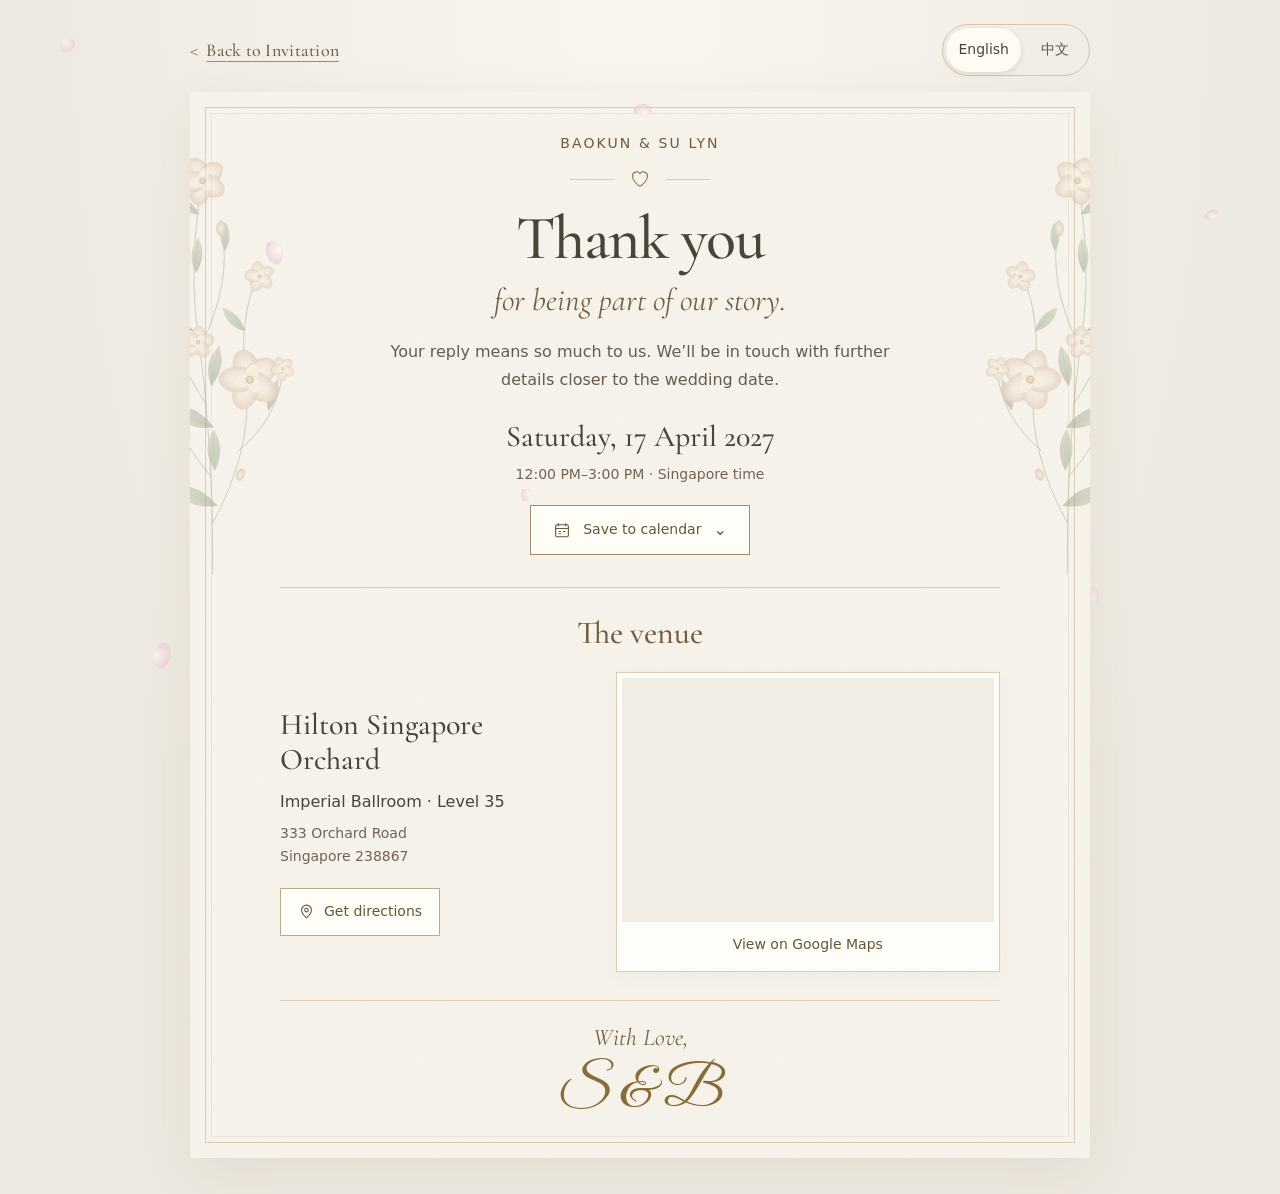
==== commit cdfb7627: "Simplify thank-you page controls and refine invitation link Remove the petal pause/play control and " ====
--- a/thanks/index.html
+++ b/thanks/index.html
@@ -19,9 +19,11 @@
     a{color:var(--rose);text-underline-offset:4px}
     a:focus-visible,button:focus-visible,summary:focus-visible,textarea:focus-visible{outline:3px solid #634a22;outline-offset:5px}
     .topbar{position:relative;z-index:5;max-width:900px;margin:0 auto 16px;display:flex;justify-content:space-between;align-items:center;gap:12px;flex-wrap:wrap}
-    .return-link,.petal-toggle{display:inline-flex;align-items:center;justify-content:center;min-height:44px;color:#625747;text-decoration:none;font:inherit;font-size:.875rem;gap:8px}
-    .return-link:hover,.petal-toggle:hover{text-decoration:underline;text-underline-offset:4px}
-    .petal-toggle{border:0;background:transparent;cursor:pointer;padding:6px 10px}
+    .return-link{display:inline-flex;align-items:center;justify-content:center;min-height:44px;padding:4px 0;color:#725e40;text-decoration:none;font:500 1.125rem/1.35 var(--serif);gap:8px;letter-spacing:.015em;transition:color .18s}
+    .return-label{text-decoration:underline;text-decoration-color:#a18b65;text-decoration-thickness:1px;text-underline-offset:5px;text-decoration-skip-ink:auto}
+    .return-chevron{font:400 1.25rem/1 var(--serif);color:var(--gold)}
+    .return-link:hover{color:var(--rose)}
+    .return-link:hover .return-label{text-decoration-color:currentColor}
     .language{display:flex;gap:3px;padding:3px;border:1px solid #d3c5af;border-radius:30px}
     .language button{min-height:44px;min-width:62px;border:0;border-radius:24px;background:transparent;color:#625747;font:inherit;font-size:.875rem;cursor:pointer;padding:7px 12px}
     .language button[aria-pressed="true"]{background:#fffaf2;color:var(--ink);box-shadow:0 2px 6px #4c3a2020}
@@ -101,9 +103,9 @@
     html[lang="zh-Hans"] .subtitle{font-style:normal;font-size:1.3125rem;margin-top:10px}
     html[lang="zh-Hans"] .couple{letter-spacing:.18em}
     html[lang="zh-Hans"] .venue h2{font-family:Georgia,'Songti SC',serif;font-size:1.75rem}
-    @media(max-width:680px){body{padding:12px 12px 22px}.topbar{gap:4px 8px;margin-bottom:12px}.return-link,.petal-toggle{font-size:.875rem}.petal-toggle{order:3;width:100%;min-height:36px;padding:2px 8px}.language button{min-width:54px;padding:6px 10px}.paper{padding:32px 29px 27px}.border{inset:10px}.floral{width:108px;left:-55px;top:120px;opacity:.3}.floral-right{left:auto;right:-55px}.couple{font-size:.8125rem;margin-bottom:14px}.subtitle{margin-bottom:17px}.calendar-group{margin-top:22px}.date{font-size:1.6875rem}.time{margin-bottom:18px}.venue{margin-top:29px;padding-top:23px}.venue h2{margin-bottom:21px}.venue-layout{grid-template-columns:1fr;gap:22px;text-align:center}.hotel{font-size:1.875rem}.ballroom{margin-top:8px}.venue-button{margin-top:16px}.map-preview{width:100%;max-width:440px;margin:auto}.map-preview iframe{height:250px}.signoff{margin-top:25px;padding-top:20px}.signature{font-size:3.25rem}}
-    @media(max-width:360px){.paper{padding-inline:24px}.return-link{font-size:.8125rem}.language button{font-size:.8125rem;padding:6px 8px;min-width:48px}.calendar-options a{padding:12px}.hotel{font-size:1.75rem}.map-preview iframe{height:235px}}
-    @media(prefers-reduced-motion:reduce){html:not(.motion-enabled) .falling-petals{display:none}.calendar-save>summary,.calendar-chevron,.venue-button{transition:none}}
+    @media(max-width:680px){body{padding:12px 12px 22px}.topbar{gap:4px 8px;margin-bottom:12px}.return-link{font-size:1.0625rem}.language button{min-width:54px;padding:6px 10px}.paper{padding:32px 29px 27px}.border{inset:10px}.floral{width:108px;left:-55px;top:120px;opacity:.3}.floral-right{left:auto;right:-55px}.couple{font-size:.8125rem;margin-bottom:14px}.subtitle{margin-bottom:17px}.calendar-group{margin-top:22px}.date{font-size:1.6875rem}.time{margin-bottom:18px}.venue{margin-top:29px;padding-top:23px}.venue h2{margin-bottom:21px}.venue-layout{grid-template-columns:1fr;gap:22px;text-align:center}.hotel{font-size:1.875rem}.ballroom{margin-top:8px}.venue-button{margin-top:16px}.map-preview{width:100%;max-width:440px;margin:auto}.map-preview iframe{height:250px}.signoff{margin-top:25px;padding-top:20px}.signature{font-size:3.25rem}}
+    @media(max-width:360px){.paper{padding-inline:24px}.return-link{font-size:1rem;gap:6px}.language button{font-size:.8125rem;padding:6px 8px;min-width:48px}.calendar-options a{padding:12px}.hotel{font-size:1.75rem}.map-preview iframe{height:235px}}
+    @media(prefers-reduced-motion:reduce){.falling-petals{display:none}.return-link,.calendar-save>summary,.calendar-chevron,.venue-button{transition:none}}
   </style>
   <noscript><style>.falling-petals{display:none}</style></noscript>
 </head>
@@ -148,8 +150,7 @@
       <span class="petal-path" style="--x:97.2%;--size:13px;--fall:13.6s;--delay:-8.6s;--drift:-22px;--sway:5.0s;--sweep:7px;--turn:31deg;--rotation:-76deg;--tilt:39deg;--opacity:0.60"><i></i></span>
     </div>
   <nav class="topbar" aria-label="Page controls">
-    <a class="return-link" href="../"><span data-en="Back to invitation" data-zh="返回婚礼邀请">Back to invitation</span></a>
-    <button class="petal-toggle" type="button" id="petals-toggle" hidden><span data-en="Pause petals" data-zh="暂停花瓣">Pause petals</span></button>
+    <a class="return-link" href="../"><span class="return-chevron" aria-hidden="true">&lt;</span><span class="return-label" data-en="Back to Invitation" data-zh="返回婚礼邀请">Back to Invitation</span></a>
     <div class="language" role="group" aria-label="Language / 语言" hidden>
       <button type="button" data-language="en" aria-pressed="true" lang="en">English</button>
       <button type="button" data-language="zh" aria-pressed="false" lang="zh-Hans">中文</button>
@@ -220,7 +221,7 @@
     </footer>
   </main>
   <script src="../assets/calendar.js?v=20261007-universal" defer></script>
-  <script src="./petals.js?v=20261007-thanks" defer></script>
+  <script src="./petals.js?v=20261007-clean-nav" defer></script>
   <script>
     (() => {
       'use strict';
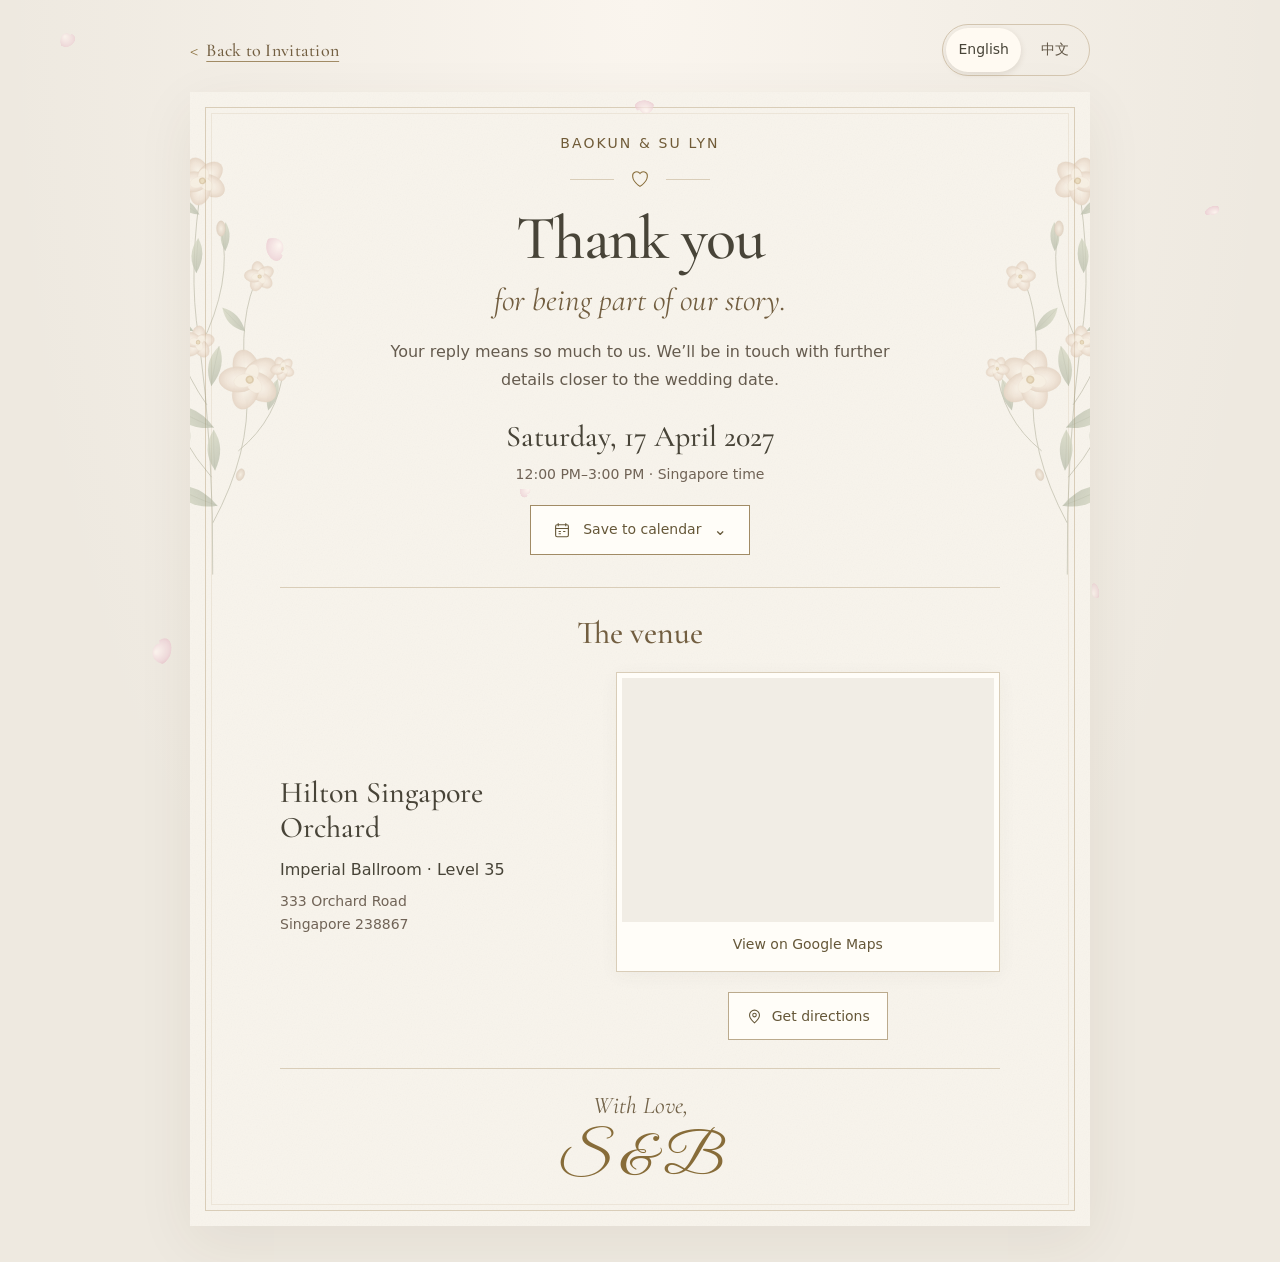
==== commit f768876b: "Place directions below the thank-you page map Group the map preview and centered Get directions butt" ====
--- a/thanks/index.html
+++ b/thanks/index.html
@@ -73,6 +73,7 @@
     .venue h2{font:500 2rem/1.2 var(--serif);margin:0 0 20px;color:#725e40}
     .venue-layout{display:grid;grid-template-columns:minmax(0,1fr) minmax(0,1.25fr);align-items:center;gap:28px;text-align:left}
     .venue-copy{min-width:0}
+    .venue-map{min-width:0;text-align:center}
     .hotel{display:inline-block;font:500 1.875rem/1.15 var(--serif);color:var(--ink);text-decoration:none;text-wrap:balance}
     .hotel:hover{text-decoration:underline}
     .ballroom{margin:12px 0 0;font-size:1rem}
@@ -207,12 +208,14 @@
           <a class="hotel" href="https://www.google.com/maps/dir/?api=1&amp;destination=Hilton+Singapore+Orchard%2C+333+Orchard+Road%2C+Singapore+238867&amp;destination_place_id=ChIJU2DzfLcZ2jER4WGAnEnqNFw" target="_blank" rel="noopener noreferrer" data-en="Hilton Singapore Orchard" data-zh="新加坡乌节希尔顿酒店">Hilton Singapore Orchard</a>
           <p class="ballroom" data-en="Imperial Ballroom · Level 35" data-zh="Imperial Ballroom · 35楼">Imperial Ballroom · Level 35</p>
           <address>333 Orchard Road<br>Singapore 238867</address>
+        </div>
+        <div class="venue-map">
+          <a class="map-preview" href="https://www.google.com/maps/dir/?api=1&amp;destination=Hilton+Singapore+Orchard%2C+333+Orchard+Road%2C+Singapore+238867&amp;destination_place_id=ChIJU2DzfLcZ2jER4WGAnEnqNFw" target="_blank" rel="noopener noreferrer" aria-label="Open Google Maps directions to Hilton Singapore Orchard">
+            <iframe src="https://www.google.com/maps/embed?pb=!1m18!1m12!1m3!1d3988.7883432397703!2d103.8358675!3d1.3019197!2m3!1f0!2f0!3f0!3m2!1i1024!2i768!4f13.1!3m3!1m2!1s0x31da19b77cf36053%3A0x5c34ea499c8061e1!2sHilton%20Singapore%20Orchard!5e0!3m2!1sen!2suk!4v1791187580004!5m2!1sen!2suk" title="Google Maps preview pinning Hilton Singapore Orchard" width="480" height="280" loading="lazy" referrerpolicy="strict-origin-when-cross-origin" tabindex="-1" aria-hidden="true"></iframe>
+            <span class="map-caption" data-en="View on Google Maps" data-zh="在 Google 地图中查看">View on Google Maps</span>
+          </a>
           <a class="venue-button" href="https://www.google.com/maps/dir/?api=1&amp;destination=Hilton+Singapore+Orchard%2C+333+Orchard+Road%2C+Singapore+238867&amp;destination_place_id=ChIJU2DzfLcZ2jER4WGAnEnqNFw" target="_blank" rel="noopener noreferrer"><svg class="venue-icon" viewBox="0 0 24 24" fill="none" stroke="currentColor" stroke-width="1.5" aria-hidden="true"><path d="M19 10c0 5-7 11-7 11S5 15 5 10a7 7 0 1 1 14 0Z"></path><circle cx="12" cy="10" r="2.5"></circle></svg><span data-en="Get directions" data-zh="查看酒店路线">Get directions</span></a>
         </div>
-        <a class="map-preview" href="https://www.google.com/maps/dir/?api=1&amp;destination=Hilton+Singapore+Orchard%2C+333+Orchard+Road%2C+Singapore+238867&amp;destination_place_id=ChIJU2DzfLcZ2jER4WGAnEnqNFw" target="_blank" rel="noopener noreferrer" aria-label="Open Google Maps directions to Hilton Singapore Orchard">
-          <iframe src="https://www.google.com/maps/embed?pb=!1m18!1m12!1m3!1d3988.7883432397703!2d103.8358675!3d1.3019197!2m3!1f0!2f0!3f0!3m2!1i1024!2i768!4f13.1!3m3!1m2!1s0x31da19b77cf36053%3A0x5c34ea499c8061e1!2sHilton%20Singapore%20Orchard!5e0!3m2!1sen!2suk!4v1791187580004!5m2!1sen!2suk" title="Google Maps preview pinning Hilton Singapore Orchard" width="480" height="280" loading="lazy" referrerpolicy="strict-origin-when-cross-origin" tabindex="-1" aria-hidden="true"></iframe>
-          <span class="map-caption" data-en="View on Google Maps" data-zh="在 Google 地图中查看">View on Google Maps</span>
-        </a>
       </div>
     </section>
     <footer class="signoff" aria-label="With Love, S &amp; B">
@@ -221,7 +224,7 @@
     </footer>
   </main>
   <script src="../assets/calendar.js?v=20261007-universal" defer></script>
-  <script src="./petals.js?v=20261007-clean-nav" defer></script>
+  <script src="./petals.js?v=20261007-map-directions" defer></script>
   <script>
     (() => {
       'use strict';
